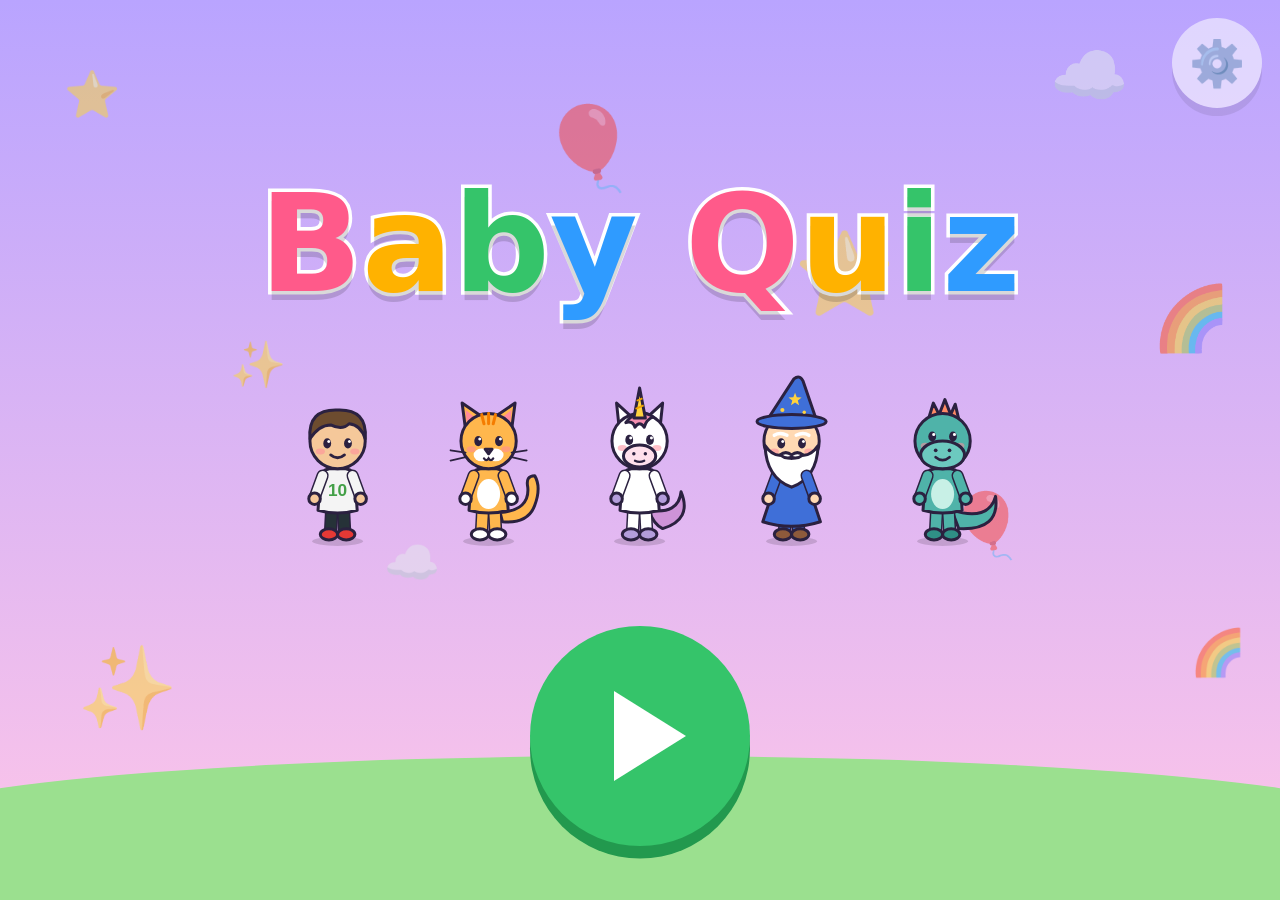
==== index.html @ cc8b0c5e "Hockey de mesa (air hockey) a 5 goles con la carita del personaje en el centro Co-Authored-By: Claud" ====
﻿<!doctype html>
<html lang="es">
<head>
  <meta charset="utf-8">
  <meta name="viewport" content="width=device-width, initial-scale=1, maximum-scale=1, user-scalable=no, viewport-fit=cover">
  <meta name="theme-color" content="#7b5cff">
  <meta name="mobile-web-app-capable" content="yes">
  <meta name="apple-mobile-web-app-capable" content="yes">
  <title>Baby Quiz</title>
  <link rel="manifest" href="manifest.webmanifest">
  <link rel="icon" href="icons/icon.svg" type="image/svg+xml">
  <link rel="apple-touch-icon" href="icons/icon-192.png">
  <link rel="stylesheet" href="css/styles.css">
</head>
<body>
  <div id="app"></div>

  <!-- Núcleo -->
  <script src="js/util.js"></script>
  <script src="js/storage.js"></script>
  <script src="js/audio.js"></script>
  <script src="js/characters.js"></script>
  <script src="js/wardrobe.js"></script>
  <script src="js/puppet.js"></script>
  <script src="js/render.js"></script>
  <script src="js/connect.js"></script>
  <script src="js/worlds/registry.js"></script>

  <!-- Mundos: para agregar uno nuevo, crear el archivo y sumarlo acá (y en sw.js) -->
  <script src="js/worlds/colores.js"></script>
  <script src="js/worlds/animales.js"></script>
  <script src="js/worlds/numeros.js"></script>
  <script src="js/worlds/vocales.js"></script>
  <script src="js/worlds/formas.js"></script>
  <script src="js/worlds/unir.js"></script>

  <script src="js/online-config.js"></script>
  <script src="js/bingo.js"></script>
  <script src="js/trophies.js"></script>
  <script src="js/sport.js"></script>
  <script src="js/penales.js"></script>
  <script src="js/partido.js"></script>
  <script src="js/pool.js"></script>
  <script src="js/bowling.js"></script>
  <script src="js/ppt.js"></script>
  <script src="js/tiro.js"></script>
  <script src="js/libres.js"></script>
  <script src="js/maze.js"></script>
  <script src="js/hockey.js"></script>
  <script src="js/game.js"></script>
</body>
</html>
---- css/styles.css ----
﻿:root {
  --font: "Comic Sans MS", "Chalkboard SE", "Arial Rounded MT Bold", ui-rounded, system-ui, sans-serif;
  --emoji: "Segoe UI Emoji", "Apple Color Emoji", "Noto Color Emoji", sans-serif;
  --ink: #3b2a5a;
  --accent: #7b5cff;
  --ok: #2ecc71;
  --gold: #ffd23f;
}

* { box-sizing: border-box; -webkit-tap-highlight-color: transparent; }

html, body {
  margin: 0;
  height: 100%;
  overflow: hidden;
  background: #7b5cff;
}

body {
  font-family: var(--font);
  color: var(--ink);
  user-select: none;
  -webkit-user-select: none;
  -webkit-touch-callout: none;
  touch-action: manipulation;
  overscroll-behavior: none;
}

#app { position: fixed; inset: 0; overflow: hidden; }

button {
  font-family: inherit;
  color: inherit;
  border: 0;
  padding: 0;
  background: none;
  cursor: pointer;
  touch-action: manipulation;
}

.emoji { font-family: var(--emoji); line-height: 1; }
.spacer { width: clamp(48px, 11vmin, 90px); flex: none; }
[hidden] { display: none !important; }

/* ---------- Fondo ---------- */

.bg {
  position: absolute;
  inset: 0;
  background: linear-gradient(to bottom, var(--sky1), var(--sky2));
  overflow: hidden;
}
.bg::after {
  content: '';
  position: absolute;
  left: -10%;
  right: -10%;
  bottom: -4%;
  height: 20%;
  background: var(--ground);
  border-radius: 50% 50% 0 0 / 40% 40% 0 0;
}
.decor {
  position: absolute;
  opacity: .5;
  pointer-events: none;
  animation: drift 6s ease-in-out infinite alternate;
}

/* ---------- Pantalla base ---------- */

.screen {
  position: absolute;
  inset: 0;
  display: flex;
  flex-direction: column;
  gap: 2vmin;
  padding:
    max(2vmin, env(safe-area-inset-top))
    max(2vmin, env(safe-area-inset-right))
    max(2vmin, env(safe-area-inset-bottom))
    max(2vmin, env(safe-area-inset-left));
}

.topbar {
  display: flex;
  align-items: center;
  justify-content: space-between;
  gap: 2vmin;
  flex: none;
}

.screen-title {
  margin: 0;
  font-size: clamp(18px, 5.2vmin, 46px);
  background: rgba(255, 255, 255, .88);
  padding: .8vmin 3.5vmin;
  border-radius: 99px;
  text-align: center;
  box-shadow: 0 .6vmin 0 rgba(0, 0, 0, .08);
}

.btn-round {
  --s: clamp(48px, 11vmin, 90px);
  width: var(--s);
  height: var(--s);
  flex: none;
  border-radius: 50%;
  background: #fff;
  box-shadow: 0 .9vmin 0 rgba(0, 0, 0, .15);
  display: grid;
  place-items: center;
  font-size: calc(var(--s) * .5);
  position: relative;
}
.btn-round:active, .char-btn:active, .world-card:active, .level-node:active,
.option:active, .speak-btn:active, .play-btn:active, .btn-next:active {
  translate: 0 .6vmin;
}

/* touch-action y callout: que Android no convierta el toque largo en "clic derecho" */
.gear { opacity: .55; touch-action: none; -webkit-touch-callout: none; -webkit-user-select: none; user-select: none; }
.gear.holding { opacity: 1; }
.gear.holding::after {
  content: '';
  position: absolute;
  inset: -6px;
  border-radius: 50%;
  background: conic-gradient(var(--accent) var(--p), transparent 0);
  animation: hold 1.2s linear forwards;
  z-index: -1;
}
@property --p { syntax: '<percentage>'; inherits: false; initial-value: 0%; }
@keyframes hold { to { --p: 100%; } }

/* ---------- Avatar y transporte ---------- */

/* ---------- Personaje de cuerpo entero (puppet.js) ---------- */

/* La caja mide .8em x 1.12em (proporción del lienzo 100x140), así escala con el font-size */
.avatar { position: relative; display: inline-block; width: .8em; height: 1.12em; line-height: 1; vertical-align: middle; }
.avatar > .pp { display: block; width: 100%; height: 100%; overflow: visible; }
.pp * { transform-box: view-box; }
.pp-all { transform-origin: 50px 125px; animation: pp-bob 2.2s ease-in-out infinite; }
.pp-eyes { animation: pp-blink 4.5s infinite; }
.pp-head { transform-origin: 50px 64px; animation: pp-tilt 4s ease-in-out infinite; }
.pp-arm-l { transform-origin: 37px 70px; animation: pp-sway-l 2.2s ease-in-out infinite; }
.pp-arm-r { transform-origin: 63px 70px; animation: pp-sway-r 2.2s ease-in-out infinite; }
.pp-hitem { transform-origin: 70px 90px; }
.pp-leg-r { transform-origin: 55px 98px; }
.pp-nitem { transform-origin: 50px 66px; }
.pp-hditem { transform-origin: 50px 20px; }
.pp-back { transform-origin: 50px 68px; }
.playable { cursor: pointer; }

/* Acciones al tocarlo */
.pp.use-raise .pp-arm-r, .pp.use-magic .pp-arm-r { animation: pp-raise 1.4s ease-in-out; }
.pp.use-raise .pp-hitem, .pp.use-magic .pp-hitem { animation: pp-unraise 1.4s ease-in-out; }
.pp.use-block .pp-arm-r { animation: pp-block 1.1s ease-in-out; }
.pp.use-block .pp-hitem { animation: pp-unblock 1.1s ease-in-out; }
.pp.use-wave .pp-arm-r { animation: pp-wave 1.4s ease-in-out; }
.pp.use-hop .pp-all, .pp.use-shine .pp-all { animation: pp-hop .9s ease-in-out; }
.pp.use-hop .pp-hditem { animation: pp-wobble .9s ease-in-out; }
.pp.use-wiggle .pp-nitem { animation: pp-wiggle .9s ease-in-out; }
.pp.use-spin { animation: pp-spin 1s ease-in-out; }
.pp.use-flutter .pp-back { animation: pp-flutter 1.2s ease-in-out; }
.pp.use-kick .pp-leg-r { animation: pp-kick 1.1s ease-in-out; }
.pp.use-kick .pp-ball { animation: pp-ball 1.1s ease-in-out; }
.pp.use-fire .pp-head { animation: pp-roar 1.1s ease-in-out; }

@keyframes pp-bob { 50% { transform: translateY(-2px); } }
@keyframes pp-blink { 0%, 94%, 100% { transform: none; } 96% { transform: scaleY(.1); } }
@keyframes pp-tilt { 25% { transform: rotate(-3deg); } 75% { transform: rotate(3deg); } }
@keyframes pp-sway-l { 50% { transform: rotate(6deg); } }
@keyframes pp-sway-r { 50% { transform: rotate(-6deg); } }
@keyframes pp-raise { 20%, 75% { transform: rotate(-155deg); } }
@keyframes pp-unraise { 20%, 75% { transform: rotate(155deg); } }
@keyframes pp-block { 25%, 70% { transform: rotate(-70deg); } }
@keyframes pp-unblock { 25%, 70% { transform: rotate(70deg); } }
@keyframes pp-wave {
  15%, 45%, 75% { transform: rotate(-150deg); }
  30%, 60% { transform: rotate(-115deg); }
}
@keyframes pp-hop {
  35% { transform: translateY(-16px); }
  65% { transform: translateY(0) scale(1.06, .9); }
  80% { transform: translateY(0) scale(.97, 1.03); }
}
@keyframes pp-wobble { 30% { transform: rotate(-18deg) translateY(-4px); } 60% { transform: rotate(14deg); } }
@keyframes pp-wiggle { 20%, 60% { transform: rotate(-22deg) scale(1.35); } 40%, 80% { transform: rotate(22deg) scale(1.35); } }
@keyframes pp-spin { to { transform: rotateY(360deg); } }
@keyframes pp-flutter { 20%, 60% { transform: skewX(-14deg); } 40%, 80% { transform: skewX(12deg); } }
@keyframes pp-kick { 30% { transform: rotate(-55deg); } 60% { transform: rotate(10deg); } }
@keyframes pp-ball { 30% { transform: translate(0, 0); } 60% { transform: translate(16px, -46px); } 85% { transform: translate(4px, -6px); } }
@keyframes pp-roar { 20%, 80% { transform: rotate(-10deg) scale(1.06); } }

.pp-fx { position: fixed; z-index: 100; pointer-events: none; font-family: var(--emoji); line-height: 1; }

/* Prenda sola en la tarjeta de la tienda */
.card-art { display: grid; place-items: center; line-height: 1; }
.card-svg svg { width: 1em; height: .7em; display: block; }
.card-svg.tall svg { width: .5em; height: 1em; }
.card-svg.round svg { width: .9em; height: .9em; }
.card-trophy { width: 1em; aspect-ratio: 100 / 130; display: block; }
.card-art.locked .card-trophy { filter: brightness(0) opacity(.3); }
.card-svg.band svg { width: .95em; height: .57em; }
.shirt {
  display: block;
  width: 1em;
  height: .82em;
  clip-path: polygon(30% 0, 12% 8%, 0 34%, 16% 44%, 22% 36%, 22% 100%, 78% 100%, 78% 36%, 84% 44%, 100% 34%, 88% 8%, 70% 0, 50% 12%);
}
.card-art:has(.shirt) { filter: drop-shadow(0 0 1px rgba(0, 0, 0, .7)); }

/* Moneda dibujada */
.coin {
  --s: 1em;
  display: inline-grid;
  place-items: center;
  flex: none;
  width: var(--s);
  height: var(--s);
  border-radius: 50%;
  background: radial-gradient(circle at 35% 30%, #fff7c2, #ffd23f 35%, #f2a900 70%, #c98100);
  box-shadow:
    inset 0 0 0 calc(var(--s) * .07) #e39b00,
    inset 0 0 0 calc(var(--s) * .11) #ffe58a,
    0 calc(var(--s) * .05) 0 #a86a00;
}
.coin::before {
  content: '★';
  font-family: system-ui, sans-serif;
  font-size: calc(var(--s) * .55);
  line-height: 1;
  color: #e39b00;
  text-shadow: 0 calc(var(--s) * .02) 0 rgba(255, 255, 255, .7);
}
.coin-counter {
  display: inline-flex;
  align-items: center;
  gap: .25em;
  padding: .15em .45em .15em .2em;
  border-radius: 99px;
  background: #fff;
  box-shadow: 0 .9vmin 0 rgba(0, 0, 0, .15);
  font-size: clamp(20px, 5vmin, 40px);
  font-weight: 900;
  color: #b07800;
  font-variant-numeric: tabular-nums;
}
.coin-counter.bump { animation: pop .5s; }
.top-right { display: flex; align-items: center; gap: 2vmin; }
.shop-btn {
  display: inline-flex;
  align-items: center;
  gap: 1vmin;
  font-size: clamp(26px, 6vmin, 52px);
}
.shop-btn > .emoji { filter: drop-shadow(0 .6vmin 0 rgba(0, 0, 0, .15)); }
.shop-btn .coin-counter { font-size: clamp(16px, 4vmin, 32px); }
.shop-btn:active { translate: 0 .6vmin; }

/* Premio: moneda gigante */
.party.coin-time .party-hero, .party.coin-time .party-title, .party.coin-time .party-prize,
.party.coin-time .mt-final, .party.coin-time .pen-final, .party.coin-time .pl-final, .party.coin-time .perfect-badge { opacity: .2; transition: opacity .4s; }
.party-coins { position: absolute; top: max(2vmin, env(safe-area-inset-top)); right: max(2vmin, env(safe-area-inset-right)); z-index: 7; }
.coin-stage {
  position: absolute;
  inset: 0;
  z-index: 6;
  display: flex;
  flex-direction: column;
  align-items: center;
  justify-content: center;
  gap: 5vmin;
  pointer-events: none;
}
/* Fila de 5 lugares: lo que cuesta una prenda */
.coin-goal {
  position: relative;
  z-index: 1;
  display: flex;
  align-items: center;
  gap: 2vmin;
  padding: 1.5vmin 3vmin;
  border-radius: 99px;
  background: rgba(255, 255, 255, .9);
  box-shadow: 0 1vmin 0 rgba(0, 0, 0, .12);
  font-size: clamp(28px, 8vmin, 64px);
}
.coin.slot { filter: grayscale(1); opacity: .3; }
.coin.slot.on { filter: none; opacity: 1; animation: pop .5s; }
.goal-bag { font-size: 1.15em; margin-left: 1vmin; }
.coin-stage.full .coin-goal { animation: pulse .7s ease-in-out infinite; box-shadow: 0 0 0 1vmin #ffd23f, 0 1vmin 0 rgba(0, 0, 0, .12); }
.btn-shop.mini { width: clamp(64px, 15vmin, 130px); font-size: clamp(30px, 8vmin, 64px); box-shadow: 0 1.1vmin 0 #b07800; }
.coin-glow {
  position: absolute;
  width: 90vmin;
  height: 90vmin;
  border-radius: 50%;
  background:
    radial-gradient(circle, rgba(255, 226, 90, .85), rgba(255, 226, 90, 0) 60%),
    repeating-conic-gradient(rgba(255, 210, 63, .5) 0 8deg, transparent 8deg 16deg);
  -webkit-mask-image: radial-gradient(circle, #000 20%, transparent 70%);
  mask-image: radial-gradient(circle, #000 20%, transparent 70%);
  animation: spin 8s linear infinite;
}
.big-coin {
  --s: clamp(120px, 38vmin, 340px);
  position: relative;
  overflow: hidden;
  animation: coinin .9s cubic-bezier(.3, 1.6, .5, 1) both, coinspin 2.4s ease-in-out .9s infinite;
}
.big-coin::after {
  content: '';
  position: absolute;
  inset: 0;
  border-radius: 50%;
  background: linear-gradient(115deg, transparent 35%, rgba(255, 255, 255, .85) 48%, transparent 60%);
  translate: -120% 0;
  animation: shine 1.8s ease-in-out .6s infinite;
}
.btn-shop {
  width: clamp(110px, 27vmin, 230px);
  aspect-ratio: 1;
  border-radius: 50%;
  background: radial-gradient(circle at 35% 30%, #fff3a8, #ffd23f 45%, #f2a900);
  box-shadow: 0 1.6vmin 0 #b07800;
  display: grid;
  place-items: center;
  font-size: clamp(50px, 13vmin, 110px);
  animation: pulse 1.2s ease-in-out infinite;
}
.btn-shop:active { translate: 0 .6vmin; }

/* Tienda */
.shop-body {
  flex: 1;
  min-height: 0;
  display: flex;
  align-items: center;
  justify-content: center;
  gap: 5vmin;
}
@media (orientation: portrait) {
  .shop-body { flex-direction: column; }
}
.shop-hero {
  display: grid;
  place-items: center;
  width: clamp(150px, 42vmin, 360px);
  aspect-ratio: 1;
  border-radius: 50%;
  background: radial-gradient(circle, #fff 55%, rgba(255, 255, 255, .5));
  box-shadow: 0 1.4vmin 0 rgba(0, 0, 0, .12);
  font-size: clamp(100px, 30vmin, 250px);
  flex: none;
}
/* Margen extra abajo: en tablets con bordes redondeados o barra de gestos, la última fila no queda tapada */
.screen.shop { padding-bottom: max(5vmin, calc(env(safe-area-inset-bottom) + 2vmin)); }
.shop-hero-col { flex: none; display: flex; flex-direction: column; align-items: center; gap: 2vmin; }
.shop-tools { display: flex; gap: 3vmin; }
.shop-tool { --s: clamp(40px, 9vmin, 68px); }
.jersey-form input { width: 100%; padding: 10px 12px; border: 2px solid #d8d2e6; border-radius: 10px; font-size: 20px; font-family: system-ui, sans-serif; text-transform: uppercase; }
.shop-side {
  min-height: 0;
  max-height: 100%;
  display: flex;
  flex-direction: column;
  align-items: center;
  gap: 2.5vmin;
}
.shop-side .shop-grid { min-height: 0; overflow-y: auto; padding: 1.5vmin 1.5vmin 2.5vmin; }
.shop-tabs { flex: none; display: flex; gap: 1.6vmin; }
.shop-tab {
  width: clamp(44px, 11vmin, 92px);
  aspect-ratio: 1.25;
  border-radius: 3vmin;
  background: rgba(255, 255, 255, .55);
  box-shadow: 0 .8vmin 0 rgba(0, 0, 0, .12);
  font-size: clamp(26px, 6.5vmin, 54px);
  display: grid;
  place-items: center;
  transition: background .2s, scale .2s;
}
.shop-tab.on { background: #fff; scale: 1.12; box-shadow: 0 0 0 .8vmin var(--gold), 0 .8vmin 0 rgba(0, 0, 0, .12); }
.shop-tab:active { translate: 0 .5vmin; }
.shop-grid { display: grid; grid-template-columns: repeat(2, auto); gap: 3vmin; }
.shop-grid.many { grid-template-columns: repeat(3, auto); gap: 2.2vmin; }
.shop-grid.many .shop-item { width: clamp(76px, 18vmin, 150px); }
.shop-grid.lots { grid-template-columns: repeat(4, auto); gap: 1.8vmin; }
.shop-grid.lots .shop-item { width: clamp(62px, 14.5vmin, 124px); }
.shop-item {
  position: relative;
  width: clamp(88px, 21vmin, 170px);
  aspect-ratio: 1;
  border-radius: 4vmin;
  background: #fff;
  box-shadow: 0 1vmin 0 rgba(0, 0, 0, .15);
  container-type: size;
  display: grid;
  place-items: center;
}
.shop-item.worn { box-shadow: 0 0 0 1.1vmin var(--ok), 0 1vmin 0 rgba(0, 0, 0, .15); }
.shop-item.nope { animation: shake .45s; }
.shop-item:active { translate: 0 .6vmin; }
.shop-art { font-size: 56cqmin; line-height: 1; }
.shop-price, .shop-tag {
  position: absolute;
  right: -2cqmin;
  bottom: -2cqmin;
  display: inline-flex;
  align-items: center;
  gap: 2cqmin;
  padding: 2cqmin 5cqmin 2cqmin 2cqmin;
  border-radius: 99px;
  background: #fff;
  box-shadow: 0 1cqmin 2cqmin rgba(0, 0, 0, .2);
  font-size: 16cqmin;
  font-weight: 900;
  color: #b07800;
}
.shop-tag { padding: 2cqmin; width: 22cqmin; height: 22cqmin; justify-content: center; color: #fff; background: #d8d2e6; }
.shop-tag.on { background: var(--ok); }
.shop-price.locked { padding: 2cqmin 4cqmin; font-size: 13cqmin; background: #ece8f5; }
.shop-price.free { padding: 2cqmin 4cqmin; font-size: 12cqmin; color: #fff; background: var(--ok); }
.flip { display: inline-block; transform: scaleX(-1); }

.ride {
  position: relative;
  width: var(--ride, 14vmin);
  height: var(--ride, 14vmin);
}
.ride-vehicle {
  position: absolute;
  left: 0;
  right: 0;
  bottom: 0;
  text-align: center;
  font-size: calc(var(--ride, 14vmin) * .8);
  z-index: 2;
}
.ride-rider {
  position: absolute;
  bottom: var(--rb);
  left: var(--rl);
  font-size: calc(var(--ride, 14vmin) * var(--rs));
  z-index: var(--rz);
}
.anim-float { animation: float 2.4s ease-in-out infinite; }
.anim-bounce { animation: bounce .9s ease-in-out infinite; }
.anim-sway { animation: sway 2.2s ease-in-out infinite; transform-origin: 50% 90%; }
.moving .ride { animation-duration: .35s; }

/* ---------- Título ---------- */

.title { align-items: center; justify-content: space-between; }
.title .topbar { align-self: stretch; }
.logo {
  margin: 0;
  font-size: clamp(48px, 15vmin, 150px);
  font-weight: 900;
  line-height: 1;
  text-align: center;
}
.logo-l {
  display: inline-block;
  -webkit-text-stroke: .8vmin #fff;
  paint-order: stroke fill;
  text-shadow: 0 1vmin 0 rgba(0, 0, 0, .15);
  animation: bob 1.6s ease-in-out infinite;
  animation-delay: calc(var(--i) * .1s);
}
.logo-space { display: inline-block; width: .35em; }
.parade { display: flex; gap: 4vmin; font-size: clamp(56px, 16vmin, 150px); }
.parade-item { animation: bob 1.4s ease-in-out infinite; animation-delay: calc(var(--i) * .2s); }
.play-btn {
  width: clamp(100px, 26vmin, 220px);
  aspect-ratio: 1;
  border-radius: 50%;
  background: #35c46a;
  box-shadow: 0 1.4vmin 0 #22994e;
  display: grid;
  place-items: center;
  margin-bottom: 4vmin;
  animation: pulse 1.4s ease-in-out infinite;
}
.play-tri {
  width: 0;
  height: 0;
  border-left: 8vmin solid #fff;
  border-top: 5vmin solid transparent;
  border-bottom: 5vmin solid transparent;
  margin-left: 2.2vmin;
}

/* ---------- Personajes ---------- */

.char-grid {
  flex: 1;
  display: flex;
  flex-wrap: wrap;
  justify-content: center;
  align-content: center;
  gap: 3vmin;
  padding: 2vmin;
}
.char-grid.locked { pointer-events: none; }
.char-btn {
  width: clamp(80px, 19vmin, 160px);
  aspect-ratio: 1;
  border-radius: 50%;
  background: #fff;
  box-shadow: 0 1vmin 0 rgba(0, 0, 0, .15);
  font-size: clamp(56px, 14.5vmin, 124px);
  display: grid;
  place-items: center;
  transition: transform .2s;
}
.char-btn.selected {
  background: #fff6cf;
  box-shadow: 0 0 0 1.2vmin var(--gold), 0 1vmin 0 rgba(0, 0, 0, .15);
  transform: scale(1.12);
  animation: dance .6s ease-in-out infinite;
}
.char-mini { font-size: calc(var(--s) * .78); }

/* ---------- Mundos ---------- */

.worlds-grid {
  flex: 1;
  display: grid;
  grid-template-columns: repeat(2, auto);
  gap: 3vmin;
  justify-content: center;
  align-content: center;
}
@media (orientation: landscape) {
  .worlds-grid { grid-template-columns: repeat(3, auto); }
}
.world-card {
  width: clamp(96px, min(27vmin, 36vh), 230px);
  aspect-ratio: 1;
  border-radius: 5vmin;
  background: linear-gradient(160deg, var(--c1), var(--c2));
  box-shadow: 0 1.2vmin 0 rgba(0, 0, 0, .18);
  container-type: size;
  display: flex;
  flex-direction: column;
  align-items: center;
  justify-content: center;
  gap: 3cqmin;
  color: #fff;
}
.wc-icon { font-size: 42cqmin; }
.wc-name { font-size: 13cqmin; font-weight: 900; text-shadow: 0 .8cqmin 0 rgba(0, 0, 0, .25); }
.wc-stars { font-size: 11cqmin; letter-spacing: .5cqmin; }
.star { color: rgba(255, 255, 255, .4); }
.star.on { color: #ffe14d; text-shadow: 0 0 2cqmin rgba(0, 0, 0, .25); }

/* ---------- Niveles ---------- */

.level-path {
  flex: 1;
  display: flex;
  align-items: center;
  justify-content: space-around;
  padding: 10vmin 1vmin 4vmin;
}
.level-node {
  position: relative;
  top: var(--dy);
  width: clamp(60px, 15vmin, 130px);
  aspect-ratio: 1;
  border-radius: 50%;
  background: #fff;
  box-shadow: 0 1vmin 0 rgba(0, 0, 0, .18);
  font-size: clamp(26px, 7vmin, 60px);
  font-weight: 900;
  color: var(--accent);
  display: grid;
  place-items: center;
}
.level-node.done { background: #ffe27a; color: #b07800; }
.level-node.locked { background: #ebe6f5; color: #9a93b0; }
.level-node.locked .ln-num { font-size: .7em; }
.level-node.next { animation: pulse 1.2s ease-in-out infinite; box-shadow: 0 0 0 1vmin #fff8, 0 1vmin 0 rgba(0, 0, 0, .18); }
.level-node.nope { animation: shake .5s; }
.ln-star { position: absolute; top: -2.5vmin; right: -2.5vmin; font-size: 6vmin; }
.ln-rider {
  position: absolute;
  bottom: 92%;
  left: 50%;
  translate: -50% 0;
  --ride: clamp(48px, 13vmin, 110px);
  pointer-events: none;
}

/* ---------- Juego ---------- */

.game { gap: 1.5vmin; }
.game-top {
  display: flex;
  align-items: center;
  gap: 2vmin;
  height: clamp(80px, 21vmin, 180px);
  flex: none;
}
.track { position: relative; flex: 1; height: 100%; }
.road {
  position: absolute;
  left: 4%;
  right: 4%;
  bottom: 14%;
  height: 2.6vmin;
  background: repeating-linear-gradient(90deg, #fff 0 3vmin, rgba(255, 255, 255, .5) 3vmin 5vmin);
  border-radius: 99px;
  box-shadow: 0 .5vmin 0 rgba(0, 0, 0, .1);
}
.node {
  position: absolute;
  bottom: 14%;
  translate: -50% 30%;
  width: 4.6vmin;
  height: 4.6vmin;
  border-radius: 50%;
  background: #fff;
  border: .8vmin solid rgba(0, 0, 0, .12);
  transition: background .3s, transform .3s;
}
.node.start { opacity: 0; }
.node.done:not(.goal) { background: var(--gold); border-color: #e0a800; transform: scale(1.25); }
.node.goal {
  width: auto;
  height: auto;
  border: 0;
  background: none;
  font-size: clamp(30px, 9vmin, 80px);
  translate: -50% 10%;
}
.node.goal.done { animation: dance .6s ease-in-out infinite; }
.ride-pos {
  position: absolute;
  bottom: calc(14% + 1vmin);
  translate: -50% 0;
  --ride: clamp(64px, 18vmin, 150px);
  transition: left 1.2s ease-in-out;
  z-index: 2;
}

.ask { flex: none; display: flex; flex-direction: column; align-items: center; gap: 1.2vmin; }
.ask-row { display: flex; align-items: center; gap: 3vmin; }
.speak-btn {
  width: clamp(54px, 12vmin, 104px);
  aspect-ratio: 1;
  border-radius: 50%;
  background: var(--gold);
  box-shadow: 0 1vmin 0 #d9a400;
  font-size: clamp(28px, 6vmin, 54px);
  display: grid;
  place-items: center;
}
.prompt {
  width: clamp(76px, 18vmin, 160px);
  aspect-ratio: 1;
  background: #fff;
  border-radius: 3vmin;
  box-shadow: 0 1vmin 0 rgba(0, 0, 0, .15);
  container-type: size;
  display: grid;
  place-items: center;
  overflow: hidden;
}
.qtext {
  margin: 0;
  font-size: clamp(16px, 4vmin, 36px);
  font-weight: bold;
  background: rgba(255, 255, 255, .9);
  padding: .6vmin 3.5vmin;
  border-radius: 99px;
  text-align: center;
}

.options {
  flex: 1;
  min-height: 0;
  display: grid;
  grid-template-columns: 1fr 1fr;
  grid-auto-rows: 1fr;
  gap: 2.5vmin;
}
@media (orientation: landscape) {
  .options { grid-template-columns: repeat(4, 1fr); }
}
.options.locked { pointer-events: none; }
.option {
  position: relative;
  background: #fff;
  border-radius: 4vmin;
  box-shadow: 0 1vmin 0 rgba(0, 0, 0, .15);
  container-type: size;
  display: grid;
  place-items: center;
  overflow: hidden;
  animation: popin .35s both;
  animation-delay: calc(var(--k) * 70ms);
  transition: opacity .3s, filter .3s;
}
.option.wrong { filter: grayscale(1); opacity: .35; animation: shake .45s; pointer-events: none; }
.option.right { box-shadow: 0 0 0 1.2vmin var(--ok), 0 1vmin 0 rgba(0, 0, 0, .15); animation: pop .5s; }
.option.hint { box-shadow: 0 0 0 1.2vmin var(--gold), 0 1vmin 0 rgba(0, 0, 0, .15); animation: pulse .7s ease-in-out infinite; }

/* Tablero de unir puntos */
.board {
  position: relative;
  flex: 1;
  min-height: 0;
  background: rgba(255, 255, 255, .8);
  border-radius: 4vmin;
  box-shadow: 0 1vmin 0 rgba(0, 0, 0, .12);
  touch-action: none;
  overflow: hidden;
}
.board-svg { position: absolute; inset: 0; width: 100%; height: 100%; }
.trail {
  fill: none;
  stroke-width: clamp(14px, 4vmin, 34px);
  stroke-linecap: round;
  stroke-linejoin: round;
  opacity: .85;
}
.trail.miss { opacity: 0; transition: opacity .4s; }
.dot {
  position: absolute;
  z-index: 2;
  --d: clamp(54px, 14vmin, 120px);
  width: var(--d);
  aspect-ratio: 1;
  translate: -50% -50%;
  border-radius: 50%;
  background: var(--c);
  box-shadow: 0 0 0 1vmin #fff, 0 1.2vmin 0 1vmin rgba(0, 0, 0, .12), inset -1.2vmin -1.5vmin 0 rgba(0, 0, 0, .16);
  pointer-events: none;
  animation: pulse 1.6s ease-in-out infinite;
  transition: scale .2s;
}
.dot.grab { scale: 1.25; animation: none; }
.dot.done { animation: pop .5s; }
.dot.done::after {
  content: '⭐';
  font-family: var(--emoji);
  position: absolute;
  inset: 0;
  display: grid;
  place-items: center;
  font-size: calc(var(--d) * .5);
  line-height: 1;
}
.hand {
  position: absolute;
  z-index: 3;
  font-size: clamp(44px, 12vmin, 100px);
  margin: -.1em 0 0 -.35em;
  pointer-events: none;
}

/* Contenido de opciones y cartel (escala con la tarjeta) */
.vis { display: grid; place-items: center; line-height: 1; }
.vis-emoji { font-size: 62cqmin; }
.vis-color {
  width: 66cqmin;
  height: 66cqmin;
  border-radius: 50%;
  box-shadow: inset -3cqmin -4cqmin 0 rgba(0, 0, 0, .18), inset 3cqmin 3cqmin 0 rgba(255, 255, 255, .35);
}
.vis-color.light { box-shadow: 0 0 0 1.2cqmin #ddd, inset -3cqmin -4cqmin 0 rgba(0, 0, 0, .08); }
.vis-text { font-size: 66cqmin; font-weight: 900; text-shadow: 0 1.5cqmin 0 rgba(0, 0, 0, .12); }
.vis-group { gap: 2cqmin 3cqmin; }
.vis-shape { width: 72cqmin; height: 72cqmin; }
.vis-shape svg { width: 100%; height: 100%; display: block; overflow: visible; }

.burst {
  position: absolute;
  left: 50%;
  top: 50%;
  font-size: 14cqmin;
  pointer-events: none;
  animation: fly .8s ease-out forwards;
}

/* ---------- Festejo ---------- */

.party {
  position: absolute;
  inset: 0;
  z-index: 20;
  display: flex;
  flex-direction: column;
  align-items: center;
  justify-content: center;
  gap: 3vmin;
  overflow: hidden;
  background: radial-gradient(circle at 50% 55%, rgba(255, 255, 255, .92), rgba(255, 244, 214, .82) 70%);
  animation: fadein .3s;
}
.party-rays {
  position: absolute;
  left: 50%;
  top: 55%;
  width: 180vmax;
  height: 180vmax;
  margin: -90vmax 0 0 -90vmax;
  background: repeating-conic-gradient(rgba(255, 236, 140, .55) 0 9deg, transparent 9deg 18deg);
  -webkit-mask-image: radial-gradient(circle, #000 0 12%, transparent 45%);
  mask-image: radial-gradient(circle, #000 0 12%, transparent 45%);
  animation: spin 14s linear infinite;
  pointer-events: none;
}
.party-fx { position: absolute; inset: 0; pointer-events: none; z-index: 2; }
.spark {
  position: absolute;
  width: 1.8vmin;
  height: 1.8vmin;
  margin: -.9vmin 0 0 -.9vmin;
  border-radius: 50%;
  box-shadow: 0 0 1.2vmin currentColor;
}
.balloon {
  position: absolute;
  bottom: -20vmin;
  z-index: 1;
  font-size: clamp(40px, 10vmin, 90px);
  animation: rise 4.5s ease-in both;
  pointer-events: none;
}
.party-title {
  position: relative;
  z-index: 3;
  margin: 0;
  font-size: clamp(34px, 10vmin, 96px);
  font-weight: 900;
  line-height: 1;
  text-align: center;
}
.party-title span {
  display: inline-block;
  -webkit-text-stroke: .7vmin #fff;
  paint-order: stroke fill;
  text-shadow: 0 1vmin 0 rgba(0, 0, 0, .15);
  animation: letterpop .5s both, bob 1.4s ease-in-out infinite;
  animation-delay: calc(1s + var(--i) * .06s), calc(1.8s + var(--i) * .1s);
}
.party-hero { position: relative; z-index: 4; --ride: clamp(110px, 34vmin, 300px); }
.party.settled .party-hero { animation: dance .9s ease-in-out infinite; }
.party-prize { position: relative; z-index: 3; font-size: clamp(36px, 9vmin, 80px); animation: popin .5s 1.4s both; }
.party-actions {
  position: relative;
  z-index: 5;
  display: flex;
  gap: 3vmin;
  align-items: center;
  opacity: 0;
  translate: 0 4vmin;
  pointer-events: none;
  transition: opacity .4s, translate .4s;
}
.party.settled .party-actions { opacity: 1; translate: 0 0; pointer-events: auto; }
/* El ▶ es la acción principal: grande y al centro; mapa y repetir chicos y alejados */
.party-actions { gap: 7vmin; }
.party-actions .btn-round { --s: clamp(40px, 8vmin, 64px); opacity: .85; }
.party-actions .btn-next { width: clamp(110px, 27vmin, 230px); box-shadow: 0 1.6vmin 0 #22994e; }
.party-actions .btn-next .play-tri { border-left-width: 9vmin; border-top-width: 5.6vmin; border-bottom-width: 5.6vmin; margin-left: 2.4vmin; }
.confetti { position: absolute; inset: 0; overflow: hidden; pointer-events: none; }
.confetti i {
  position: absolute;
  top: -5%;
  width: 1.6vmin;
  height: 2.6vmin;
  border-radius: 2px;
  animation: fall linear infinite;
}
.btn-next {
  width: clamp(70px, 17vmin, 150px);
  aspect-ratio: 1;
  border-radius: 50%;
  background: #35c46a;
  box-shadow: 0 1.2vmin 0 #22994e;
  display: grid;
  place-items: center;
  animation: pulse 1.2s ease-in-out infinite;
}
.btn-next .play-tri { border-left-width: 5.5vmin; border-top-width: 3.5vmin; border-bottom-width: 3.5vmin; margin-left: 1.5vmin; }

/* ---------- Panel para adultos ---------- */

.modal {
  position: absolute;
  inset: 0;
  z-index: 50;
  background: rgba(20, 10, 40, .55);
  display: grid;
  place-items: center;
  padding: 16px;
}
.panel {
  background: #fff;
  border-radius: 18px;
  padding: 20px;
  width: min(480px, 100%);
  max-height: 100%;
  overflow: auto;
  font-family: system-ui, sans-serif;
  font-size: 16px;
}
.panel h3 { margin: 0 0 8px; }
.panel label { display: block; margin: 14px 0 6px; font-weight: 600; }
.panel label.check { display: flex; align-items: center; gap: 8px; }
.panel select, .panel input[type=range] { width: 100%; font-size: 15px; }
.panel .note { font-size: 13px; color: #666; margin: 6px 0 0; }
.panel .row { display: flex; flex-wrap: wrap; gap: 8px; margin-top: 18px; }
.panel button { padding: 10px 14px; border-radius: 10px; background: #efeaff; font-weight: 600; font-family: system-ui, sans-serif; }
.panel button.danger { background: #ffe1e1; color: #b00020; }
.panel button.primary { background: var(--accent); color: #fff; margin-left: auto; }

/* ---------- Bingo familiar ---------- */

.bingo-btn { font-size: calc(var(--s) * .55); }

.bingo-panel {
  flex: 1;
  min-height: 0;
  display: flex;
  flex-wrap: wrap;
  align-items: center;
  justify-content: center;
  gap: 4vmin;
  overflow: auto;
}
.bingo-label { font-size: clamp(15px, 3.4vmin, 24px); font-weight: bold; }
.bingo-me {
  display: flex;
  flex-direction: column;
  align-items: center;
  gap: 1.5vmin;
  font-size: clamp(70px, 18vmin, 150px);
}
.bingo-input {
  width: clamp(180px, 40vmin, 320px);
  padding: .5em .8em;
  border: .6vmin solid #fff;
  border-radius: 99px;
  background: rgba(255, 255, 255, .9);
  font: bold clamp(16px, 3.6vmin, 26px) var(--font);
  color: var(--ink);
  text-align: center;
  outline: none;
}
.bingo-input:focus { border-color: var(--accent); }
.bingo-input.code { width: clamp(140px, 26vmin, 220px); text-transform: uppercase; letter-spacing: .3em; }
.bingo-choices { display: flex; flex-direction: column; align-items: center; gap: 2.5vmin; }
.bingo-or { font-weight: bold; opacity: .6; }
.bingo-join { display: flex; flex-wrap: wrap; gap: 2vmin; justify-content: center; align-items: center; }
.bingo-big {
  padding: .5em 1.1em;
  border-radius: 99px;
  font: bold clamp(18px, 4.6vmin, 34px) var(--font);
  color: #fff;
  box-shadow: 0 1vmin 0 rgba(0, 0, 0, .2);
}
.bingo-big.create { background: #35c46a; }
.bingo-big.join { background: #2f9bff; }
.bingo-big:active, .bingo-small:active, .bingo-draw:active { translate: 0 .6vmin; }
.bingo-status { flex-basis: 100%; margin: 0; text-align: center; font-weight: bold; min-height: 1.4em; font-size: clamp(14px, 3.2vmin, 22px); }
.bingo-status.error { color: #c62828; }
.bingo-small {
  padding: .45em .9em;
  border-radius: 99px;
  background: #fff;
  font: bold clamp(14px, 3vmin, 20px) var(--font);
  color: var(--ink);
  box-shadow: 0 .7vmin 0 rgba(0, 0, 0, .12);
  word-break: break-all;
}
.bingo-small.auto.on { background: var(--gold); }

.bingo-code-box {
  display: flex;
  flex-direction: column;
  align-items: center;
  gap: 1.5vmin;
  padding: 2.5vmin 4vmin;
  border-radius: 4vmin;
  background: rgba(255, 255, 255, .85);
  box-shadow: 0 1vmin 0 rgba(0, 0, 0, .1);
}
.bingo-code { display: flex; gap: 1.5vmin; }
.bingo-code span {
  display: grid;
  place-items: center;
  width: clamp(44px, 11vmin, 90px);
  aspect-ratio: 1;
  border-radius: 2vmin;
  background: var(--accent);
  color: #fff;
  font-size: clamp(28px, 7vmin, 60px);
  font-weight: 900;
}
.bingo-share { display: flex; flex-wrap: wrap; gap: 1.5vmin; justify-content: center; max-width: 60vmin; }
.bingo-wait { flex-basis: 100%; margin: 0; text-align: center; font-weight: bold; font-size: clamp(16px, 4vmin, 30px); }
.bingo-start { flex: none; }

.bingo-players { display: flex; flex-wrap: wrap; justify-content: center; gap: 3vmin; }
.bingo-players.small { gap: 1.5vmin; flex-wrap: nowrap; overflow: hidden; }
.bingo-player { display: flex; flex-direction: column; align-items: center; gap: .5vmin; font-size: clamp(44px, 12vmin, 110px); }
.bingo-players.small .bingo-player { font-size: clamp(30px, 7vmin, 60px); }
.bingo-player-name {
  font-size: clamp(12px, 2.8vmin, 20px);
  font-weight: bold;
  background: rgba(255, 255, 255, .85);
  padding: .1em .6em;
  border-radius: 99px;
  white-space: nowrap;
}
.bingo-player.me .bingo-player-name { background: var(--gold); }

.bingo-main {
  flex: 1;
  min-height: 0;
  display: flex;
  align-items: center;
  justify-content: center;
  gap: 4vmin;
}
@media (orientation: portrait) {
  .bingo-main { flex-direction: column; }
}
.bingo-side { display: flex; flex-direction: column; align-items: center; gap: 2vmin; }
@media (orientation: portrait) {
  .bingo-side { flex-direction: row; flex-wrap: wrap; justify-content: center; }
}
.bingo-ball {
  --ball: #7b5cff;
  display: grid;
  place-items: center;
  width: clamp(80px, 22vmin, 190px);
  aspect-ratio: 1;
  border-radius: 50%;
  background: radial-gradient(circle at 35% 30%, #fff 0 18%, var(--ball) 19% 100%);
  box-shadow: inset -1.5vmin -2vmin 0 rgba(0, 0, 0, .18), 0 1.2vmin 0 rgba(0, 0, 0, .15);
}
.bingo-ball-n {
  display: grid;
  place-items: center;
  width: 58%;
  aspect-ratio: 1;
  border-radius: 50%;
  background: #fff;
  color: var(--ink);
  font-size: clamp(30px, 9vmin, 80px);
  font-weight: 900;
}
.bingo-ball.roll { animation: ballin .7s cubic-bezier(.3, 1.5, .5, 1); }
.bingo-controls { display: flex; flex-direction: column; align-items: center; gap: 1.5vmin; }
.bingo-draw {
  padding: .4em 1em;
  border-radius: 99px;
  background: #35c46a;
  color: #fff;
  font: bold clamp(18px, 4.6vmin, 36px) var(--font);
  box-shadow: 0 1vmin 0 #22994e;
}
.bingo-board {
  display: grid;
  grid-template-columns: repeat(8, 1fr);
  gap: .6vmin;
  padding: 1vmin;
  border-radius: 2vmin;
  background: rgba(255, 255, 255, .7);
}
.bingo-board-n {
  display: grid;
  place-items: center;
  width: clamp(18px, 4.2vmin, 34px);
  aspect-ratio: 1;
  border-radius: 50%;
  font-size: clamp(9px, 2vmin, 15px);
  font-weight: bold;
  color: #b3a9c9;
}
.bingo-board-n.on { background: var(--accent); color: #fff; }

.bingo-card {
  display: grid;
  grid-template-columns: repeat(4, 1fr);
  gap: 1.6vmin;
  padding: 2vmin;
  border-radius: 4vmin;
  background: #fff;
  box-shadow: 0 1.4vmin 0 rgba(0, 0, 0, .14);
}
.bingo-cell {
  position: relative;
  width: clamp(54px, 15vmin, 120px);
  aspect-ratio: 1;
  border-radius: 2.5vmin;
  background: #f3efff;
  box-shadow: inset 0 -.8vmin 0 rgba(0, 0, 0, .08);
  display: grid;
  place-items: center;
}
.bingo-cell-n { font-size: clamp(24px, 7.5vmin, 62px); font-weight: 900; color: var(--ink); }
.bingo-cell.marked { background: #fff3c4; }
.bingo-cell.marked::after {
  content: '';
  position: absolute;
  inset: 12%;
  border-radius: 50%;
  border: 1.2vmin solid rgba(233, 30, 99, .75);
  animation: stamp .35s ease-out;
}
.bingo-cell.hint { animation: pulse .7s ease-in-out infinite; box-shadow: 0 0 0 1vmin var(--gold); }
.bingo-cell.nope { animation: shake .45s; }
.bingo-cell:active { translate: 0 .5vmin; }

.bingo-banner {
  position: absolute;
  top: 16%;
  left: 50%;
  translate: -50% 0;
  z-index: 15;
  display: flex;
  align-items: center;
  gap: 2vmin;
  padding: 1.5vmin 4vmin;
  border-radius: 99px;
  background: var(--gold);
  box-shadow: 0 1vmin 0 #d9a400;
  font-size: clamp(22px, 6vmin, 50px);
  font-weight: 900;
  white-space: nowrap;
  animation: popin .4s both;
}
.bingo-banner-art { font-size: 1.3em; }
.bingo-winner-art { position: relative; z-index: 4; font-size: clamp(90px, 26vmin, 220px); }
.bingo-winner-name { position: relative; z-index: 3; margin: 0; font-size: clamp(22px, 6vmin, 50px); font-weight: 900; }
/* Dibujos del bingo (emojis y personajes quietos, para no distraer) */
.bingo-pic { display: grid; place-items: center; line-height: 1; }
.bingo-pic .pp, .bingo-pic .pp * { animation: none !important; }
.bingo-cell .bingo-pic.emoji { font-size: clamp(30px, 9vmin, 74px); }
.bingo-cell .bingo-pic.char { font-size: clamp(34px, 10vmin, 84px); }
.bingo-ball-n .bingo-pic.emoji { font-size: clamp(34px, 10vmin, 86px); }
.bingo-ball-n .bingo-pic.char { font-size: clamp(38px, 11vmin, 96px); }
.bingo-board { grid-template-columns: repeat(6, 1fr); }
.bingo-board-n { width: clamp(22px, 5.2vmin, 42px); opacity: .28; filter: grayscale(1); }
.bingo-board-n.on { opacity: 1; filter: none; background: #fff; box-shadow: 0 0 0 .4vmin var(--accent); }
.bingo-board-n .bingo-pic.emoji { font-size: clamp(14px, 3.4vmin, 28px); }
.bingo-board-n .bingo-pic.char { font-size: clamp(15px, 3.8vmin, 30px); }

/* Cuenta regresiva del modo automático */
.bingo-ball-wrap { position: relative; }
.bingo-count {
  position: absolute;
  top: -1vmin;
  right: -3vmin;
  display: grid;
  place-items: center;
  width: clamp(40px, 10vmin, 84px);
  aspect-ratio: 1;
  border-radius: 50%;
  background: var(--gold);
  box-shadow: 0 .8vmin 0 #d9a400;
  font-size: clamp(24px, 6.5vmin, 54px);
  font-weight: 900;
  color: var(--ink);
}
.bingo-count.tick { animation: pop .45s; }

.bingo-game.no-host .bingo-side::before {
  content: 'Se desconectó el que creó la partida…';
  font-weight: bold;
  background: #ffe1e1;
  padding: .3em .8em;
  border-radius: 99px;
}

/* ---------- Juegos del mapa (penales, bingo) ---------- */

.games-row { flex: none; display: flex; justify-content: center; gap: 3vmin; }
.game-pill {
  padding: .35em 1.1em;
  border-radius: 99px;
  font: bold clamp(17px, 4.4vmin, 34px) var(--font);
  color: #fff;
  box-shadow: 0 1vmin 0 rgba(0, 0, 0, .2);
}
.game-pill.penales { background: linear-gradient(160deg, #43a047, #1b5e20); }
.game-pill.bingo { background: linear-gradient(160deg, #ff7e5f, #d63384); }
.game-pill:active { translate: 0 .6vmin; }

/* ---------- Penales ---------- */

.penales { gap: 1.5vmin; }
.pen-body { flex: 1; min-height: 0; display: flex; flex-direction: column; gap: 1.5vmin; }
.pen-scene {
  position: relative;
  flex: 1.15;
  min-height: 0;
  container-type: size;
  border-radius: 3vmin;
  overflow: hidden;
  box-shadow: 0 1vmin 0 rgba(0, 0, 0, .15);
  background: #4caf50;
}
.pen-field { display: block; width: 100%; height: 100%; }
.pen-field * { transform-box: view-box; }
.sport-quiz { flex: 1; min-height: 0; display: flex; flex-direction: column; gap: 1.5vmin; }
@media (orientation: landscape) {
  .pen-body { flex-direction: row; }
  .pen-scene { flex: 1.1; }
  .sport-quiz { flex: 1; }
  .penales .options { grid-template-columns: 1fr 1fr; }
}

.pen-keeper { transform-origin: 150px 110px; animation: pen-keeper 1.5s ease-in-out infinite alternate; }
.pen-keeper-dive { transform-origin: 150px 110px; }
.pen-ball { transform-origin: 150px 172px; }
.pen-net { transform-origin: 150px 75px; }
.pen-net.shake { animation: pen-net .7s ease-out; }
.pen-field.celebrate .pen-fan { animation: pen-jump .35s ease-in-out infinite alternate; }
.pen-fan:nth-child(3n) { animation-delay: .12s !important; }
.pen-fan:nth-child(3n+1) { animation-delay: .24s !important; }

.sport-flash {
  position: absolute;
  inset: 0;
  z-index: 3;
  display: flex;
  align-items: flex-end; /* abajo, para que se vea la pelota en el arco */
  justify-content: center;
  padding-bottom: 6cqmin;
  pointer-events: none;
  font-size: clamp(36px, 22cqmin, 120px);
  font-weight: 900;
  -webkit-text-stroke: .08em #fff;
  paint-order: stroke fill;
}
.sport-flash.goal { color: #ff5a8a; }
.sport-flash.saved { color: #ff9800; }
.sport-flash span { display: inline-block; animation: letterpop .45s both; animation-delay: calc(var(--i) * .05s); }

.pen-score { display: flex; gap: 2vmin; }
.pen-slot {
  display: grid;
  place-items: center;
  width: clamp(38px, 9vmin, 72px);
  aspect-ratio: 1;
  border-radius: 50%;
  background: rgba(255, 255, 255, .7);
  border: .6vmin dashed rgba(0, 0, 0, .2);
  font-size: clamp(22px, 5.5vmin, 44px);
}
.pen-slot.now { border-style: solid; border-color: var(--gold); animation: pulse 1s ease-in-out infinite; }
.pen-slot.goal { background: #c8f7c5; border: .6vmin solid #2ecc71; }
.pen-slot.goal::before { content: '⚽'; font-family: var(--emoji); }
.pen-slot.saved { background: #ffe0cc; border: .6vmin solid #ff9800; }
.pen-slot.saved::before { content: '🧤'; font-family: var(--emoji); }
.pen-final { position: relative; z-index: 3; display: flex; gap: 2vmin; }
.sport-hero { font-size: clamp(90px, 26vmin, 220px); }
.party.sport-lost { background: radial-gradient(circle at 50% 55%, rgba(255, 255, 255, .92), rgba(214, 234, 255, .85) 70%); }
.sport-coins {
  position: absolute;
  left: 50%;
  top: 42%;
  translate: -50% -50%;
  z-index: 8;
  display: flex;
  gap: 3vmin;
  pointer-events: none;
}
.sport-coins .big-coin:nth-child(2) { animation-delay: .25s, 1.15s; }
.sport-coins:has(> :nth-child(2)) .big-coin { --s: clamp(100px, 30vmin, 260px); }
.perfect-badge {
  position: relative;
  z-index: 3;
  padding: .2em .8em;
  border-radius: 99px;
  background: linear-gradient(90deg, #ff5a8a, #ffd23f, #43a047, #1e88e5, #9c27b0);
  color: #fff;
  font-size: clamp(18px, 5vmin, 40px);
  font-weight: 900;
  -webkit-text-stroke: .12em rgba(0, 0, 0, .25);
  paint-order: stroke fill;
  box-shadow: 0 .8vmin 0 rgba(0, 0, 0, .15);
  animation: popin .5s 1s both, pulse 1s ease-in-out 1.5s infinite;
}

/* Al ganar: el mapa de trofeos encima de la fiesta */
.tm-overlay {
  position: absolute;
  inset: 0;
  z-index: 6;
  display: flex;
  flex-direction: column;
  align-items: stretch;
  gap: 1.5vmin;
  padding: max(2vmin, env(safe-area-inset-top)) 3vmin 3vmin;
  pointer-events: none;
}
.tm-overlay .tp-label { align-self: center; }
.tm-overlay .tm-board { flex: 1; animation: popin .4s both; }
.party.map-time .party-actions, .party.map-time .party-coins { opacity: 0; }
.tm-step.just { animation: pop .5s .4s; box-shadow: 0 0 0 .6vmin #ffd23f, 0 0 2vmin #ffd23f; }
.tm-stop.just { animation: pop .6s .4s; box-shadow: 0 0 0 .8vmin #ffd23f, 0 0 4vmin #ffd23f; }
.tp-label {
  position: relative;
  z-index: 1;
  margin: 0;
  font-size: clamp(22px, 6vmin, 50px);
  font-weight: 900;
  color: var(--ink);
  -webkit-text-stroke: .5vmin #fff;
  paint-order: stroke fill;
  animation: popin .4s both;
}
/* Escenarios */
.tp-cancha {
  background:
    linear-gradient(90deg, transparent calc(50% - .4vmin), rgba(255, 255, 255, .85) calc(50% - .4vmin) calc(50% + .4vmin), transparent 0),
    radial-gradient(circle, transparent 9vmin, rgba(255, 255, 255, .85) 9vmin 9.8vmin, transparent 0),
    repeating-linear-gradient(90deg, #43a047 0 7vmin, #4caf50 7vmin 14vmin);
}
.tp-lab {
  border-color: #90a4ae;
  background:
    repeating-linear-gradient(0deg, rgba(0, 229, 255, .18) 0 1px, transparent 1px 4vmin),
    repeating-linear-gradient(90deg, rgba(0, 229, 255, .18) 0 1px, transparent 1px 4vmin),
    linear-gradient(#455a64, #263238);
}
.tp-magia {
  border-color: #ce93d8;
  background:
    radial-gradient(circle at 12% 25%, #fff 0 .35vmin, transparent .6vmin),
    radial-gradient(circle at 40% 12%, #fff 0 .3vmin, transparent .5vmin),
    radial-gradient(circle at 70% 30%, #fff 0 .35vmin, transparent .6vmin),
    radial-gradient(circle at 88% 15%, #fff 0 .3vmin, transparent .5vmin),
    radial-gradient(circle at 55% 45%, #fff 0 .25vmin, transparent .45vmin),
    linear-gradient(#311b92, #7b1fa2 70%, #4a148c);
}
.tp-jardin { border-color: #f8bbd0; background: linear-gradient(#fce4ec 0 50%, #a5d6a7 50%, #66bb6a); }
.tp-nubes { border-color: #f8bbd0; background: linear-gradient(#ffcdd2, #fff9c4 25%, #c8e6c9 50%, #bbdefb 75%, #e1bee7); }
.tp-bosque { border-color: #a5d6a7; background: linear-gradient(#c5e1a5, #66bb6a 55%, #2e7d32); }
.tp-castillo {
  border-color: #f48fb1;
  background:
    repeating-linear-gradient(0deg, rgba(120, 100, 140, .35) 0 .4vmin, transparent .4vmin 5vmin),
    repeating-linear-gradient(90deg, rgba(120, 100, 140, .3) 0 .4vmin, transparent .4vmin 9vmin),
    linear-gradient(#f3e5f5, #e1bee7);
}
.tp-volcan { border-color: #ffab91; background: linear-gradient(#ffccbc, #ff8a65 45%, #6d4c41 46%, #4e342e); }
.tp-selva { border-color: #c5e1a5; background: linear-gradient(#fff59d, #aed581 45%, #689f38 46%, #33691e); }
.tp-ciudad {
  border-color: #9fa8da;
  background:
    linear-gradient(transparent 60%, #283593 60%),
    repeating-linear-gradient(90deg, #3949ab 0 6vmin, #303f9f 6vmin 9vmin, transparent 9vmin 11vmin),
    linear-gradient(#1a237e, #3f51b5);
}
.tp-casita { border-color: #ffcc80; background: linear-gradient(transparent 62%, #a1887f 62%, #8d6e63), repeating-linear-gradient(90deg, #ffe0b2 0 3vmin, #fff3e0 3vmin 6vmin); }


@keyframes pen-keeper { from { transform: translateX(-9px); } to { transform: translateX(9px); } }
@keyframes pen-net { 20% { transform: scale(1.05, 1.08) translateY(-2px); } 45% { transform: scale(.97, .95); } 70% { transform: scale(1.02, 1.03); } }
@keyframes pen-jump { to { transform: translateY(-3px); } }

/* ---------- Partidito ---------- */

.game-pill.partido { background: linear-gradient(160deg, #2f9bff, #1a3d8f); }
.games-row { flex-wrap: wrap; }
.partido { gap: 1.5vmin; }
.mt-scene {
  position: relative;
  flex: 1.3;
  min-height: 0;
  container-type: size;
  border-radius: 3vmin;
  overflow: hidden;
  box-shadow: 0 1vmin 0 rgba(0, 0, 0, .15);
  background: #4caf50;
}
@media (orientation: landscape) {
  .mt-scene { flex: 1.4; }
}
.mt-field { display: block; width: 100%; height: 100%; }
.mt-field * { transform-box: view-box; }
.mt-net-us { transform-origin: 4px 125px; }
.mt-net-them { transform-origin: 396px 125px; }
.mt-net.shake { animation: pen-net .7s ease-out; }
.mt-score {
  display: flex;
  align-items: center;
  gap: 1.5vmin;
  padding: .3vmin 2.5vmin;
  border-radius: 99px;
  background: rgba(255, 255, 255, .9);
  box-shadow: 0 .8vmin 0 rgba(0, 0, 0, .1);
}
.mt-team { font-size: clamp(30px, 7.5vmin, 62px); line-height: 1; }
.mt-team .pp, .mt-team .pp * { animation: none !important; }
.mt-goals { font-size: clamp(26px, 7vmin, 56px); font-weight: 900; min-width: 1ch; text-align: center; font-variant-numeric: tabular-nums; }
.mt-dash { font-size: clamp(20px, 5vmin, 40px); font-weight: 900; opacity: .5; }
.mt-final { position: relative; z-index: 3; font-size: clamp(34px, 10vmin, 84px); font-weight: 900; color: var(--ink); }

/* Mientras se juega sin pregunta */
.mt-waiting {
  display: none;
  flex: 1;
  align-items: center;
  justify-content: center;
  gap: 2vmin;
  font-size: clamp(20px, 5vmin, 40px);
  font-weight: 900;
  color: var(--ink);
  background: rgba(255, 255, 255, .6);
  border-radius: 4vmin;
}
.sport-quiz.idle .mt-waiting { display: flex; }
.sport-quiz.idle .ask, .sport-quiz.idle .options { display: none; }

/* ---------- Trofeos ---------- */

.game-pill.trofeos { background: linear-gradient(160deg, #ffc93c, #e08a00); }
.trophy { display: inline-block; line-height: 0; }
.trophy-art { display: block; width: 100%; height: 100%; overflow: visible; }
.tr-spark { transform-box: fill-box; transform-origin: center; animation: twinkle 1.4s ease-in-out infinite; }

.trophy-shelf {
  flex: 1;
  min-height: 0;
  overflow: auto;
  display: grid;
  grid-template-columns: repeat(auto-fill, minmax(clamp(84px, 17vmin, 150px), 1fr));
  gap: 2.5vmin;
  align-content: start;
  padding: 1vmin 1vmin 3vmin;
}
.trophy-slot {
  position: relative;
  display: flex;
  flex-direction: column;
  align-items: center;
  gap: 1vmin;
  padding: 1.5vmin 1vmin 1.2vmin;
  border-radius: 3vmin;
  background: rgba(255, 255, 255, .12);
  box-shadow: inset 0 -1.2vmin 0 rgba(0, 0, 0, .18);
  color: #fff;
}
.trophy-slot .trophy { width: 80%; aspect-ratio: 100 / 130; }
.trophy-slot:not(.have) .trophy { filter: brightness(0) opacity(.35); }
.trophy-slot.have { background: radial-gradient(circle at 50% 40%, rgba(255, 244, 176, .45), rgba(255, 255, 255, .12) 70%); }
.trophy-slot-name { font-size: clamp(11px, 2.4vmin, 17px); font-weight: bold; text-align: center; line-height: 1.15; }
.trophy-lock { font-size: clamp(12px, 2.8vmin, 20px); font-weight: 900; opacity: .85; }
.trophy-slot:active { translate: 0 .5vmin; }

/* Mapa de trofeos */
.trophies { gap: 1.5vmin; }
.tm-wrap { flex: 1; min-height: 0; display: flex; align-items: center; gap: 1.5vmin; }
.tm-arrow { flex: none; --s: clamp(40px, 9vmin, 70px); }
.tm-arrow:disabled { opacity: .25; pointer-events: none; }
.tm-board {
  position: relative;
  flex: 1;
  align-self: stretch;
  min-width: 0;
  border-radius: 4vmin;
  border: .8vmin solid #fff;
  overflow: hidden;
  box-shadow: 0 1vmin 0 rgba(0, 0, 0, .2);
}
.tm-svg { position: absolute; inset: 0; width: 100%; height: 100%; }
.tm-road-edge { fill: none; stroke: rgba(0, 0, 0, .2); stroke-width: calc(var(--step) * 2.3); stroke-linecap: round; stroke-linejoin: round; }
.tm-road { fill: none; stroke: rgba(255, 255, 255, .75); stroke-width: calc(var(--step) * 1.7); stroke-linecap: round; stroke-linejoin: round; }
.tm-step, .tm-start, .tm-stop, .tm-walker { position: absolute; translate: -50% -50%; }
.tm-step {
  width: var(--step);
  aspect-ratio: 1;
  border-radius: 50%;
  display: grid;
  place-items: center;
  background: rgba(0, 0, 0, .12);
}
.tm-step.on { background: #fff; box-shadow: 0 0 0 .3vmin #ffd23f; }
.tm-step .emoji { font-size: calc(var(--step) * .75); line-height: 1; }
.tm-start { font-size: calc(var(--stop) * .6); line-height: 1; }
.tm-stop {
  width: var(--stop);
  height: var(--stop);
  padding: 2%;
  border: none;
  border-radius: 50%;
  display: grid;
  place-items: center;
  background: rgba(255, 255, 255, .9);
  box-shadow: 0 .8vmin 0 rgba(0, 0, 0, .2);
  z-index: 1;
}
.tm-stop .trophy { height: 92%; aspect-ratio: 100 / 130; }
.tm-stop:not(.have) .trophy { filter: brightness(0) opacity(.3); }
.tm-stop.have { background: radial-gradient(circle, #fff8d6, #ffe07a); box-shadow: 0 0 0 .5vmin #ffd23f, 0 .8vmin 0 rgba(0, 0, 0, .2); }
.tm-stop.next { box-shadow: 0 0 0 .6vmin #ff5a8a, 0 .8vmin 0 rgba(0, 0, 0, .2); animation: pulse 1s ease-in-out infinite; }
.tm-stop:active { scale: .94; }
.tm-need {
  position: absolute;
  right: -8%;
  bottom: -8%;
  min-width: 1.6em;
  padding: .1em .3em;
  border-radius: 99px;
  background: #3b2a5a;
  color: #fff;
  font-size: calc(var(--stop) * .2);
  font-weight: 900;
  line-height: 1.3;
}
.tm-walker { translate: -50% -100%; font-size: calc(var(--stop) * 1.05); z-index: 2; pointer-events: none; }
.tm-pages { flex: none; display: flex; justify-content: center; gap: 1.5vmin; padding-bottom: 1vmin; }
.tm-dot { width: 2vmin; min-width: 10px; aspect-ratio: 1; border-radius: 50%; background: rgba(255, 255, 255, .4); }
.tm-dot.on { background: #fff; scale: 1.3; }

.trophy-stage { gap: 2vmin; }
.trophy-big { position: relative; z-index: 1; width: clamp(120px, 34vmin, 300px); aspect-ratio: 100 / 130; animation: coinin .9s cubic-bezier(.3, 1.6, .5, 1) both; }
.trophy-new-label, .trophy-name {
  position: relative;
  z-index: 1;
  margin: 0;
  font-weight: 900;
  color: var(--ink);
  -webkit-text-stroke: .5vmin #fff;
  paint-order: stroke fill;
}
.trophy-new-label { font-size: clamp(24px, 7vmin, 60px); color: #ff5a8a; }
.trophy-name { font-size: clamp(18px, 5vmin, 42px); }
.trophy-prize { width: clamp(60px, 14vmin, 120px); aspect-ratio: 100 / 130; }

@keyframes twinkle { 50% { transform: scale(.4); opacity: .4; } }

/* Trofeo en grande, girando */
.trophy-view {
  position: absolute;
  inset: 0;
  z-index: 40;
  display: flex;
  flex-direction: column;
  align-items: center;
  justify-content: center;
  gap: 2vmin;
  overflow: hidden;
  background: radial-gradient(circle at 50% 45%, rgba(123, 92, 255, .92), rgba(20, 12, 50, .96) 70%);
  animation: fadein .25s;
}
.trophy-view .party-rays { top: 45%; opacity: .6; }
.trophy-view-close { position: absolute; top: max(2vmin, env(safe-area-inset-top)); right: max(2vmin, env(safe-area-inset-right)); z-index: 2; }
.trophy-view-stage {
  position: relative;
  z-index: 1;
  width: clamp(180px, 52vmin, 440px);
  aspect-ratio: 100 / 130;
  perspective: 900px;
  container-type: size;
  animation: popin .5s cubic-bezier(.3, 1.6, .5, 1) both;
}
.trophy-spin { width: 100%; height: 100%; transform-style: preserve-3d; animation: trophy-spin 3.2s linear infinite, trophy-float 2.4s ease-in-out infinite; }
.trophy-spin.fast { animation: trophy-spin .6s linear 3, trophy-float 2.4s ease-in-out infinite; }
.trophy-spin-art { display: block; width: 100%; height: 100%; filter: drop-shadow(0 2vmin 2vmin rgba(0, 0, 0, .45)); }
.trophy-view-name {
  position: relative;
  z-index: 1;
  margin: 0;
  font-size: clamp(24px, 7vmin, 60px);
  font-weight: 900;
  color: #fff;
  text-align: center;
  text-shadow: 0 .6vmin 0 rgba(0, 0, 0, .3);
}
.trophy-view-hint { position: relative; z-index: 1; margin: 0; color: rgba(255, 255, 255, .8); font-weight: bold; font-size: clamp(14px, 3.4vmin, 24px); }
@keyframes trophy-spin { to { rotate: y 360deg; } }
@keyframes trophy-float { 50% { translate: 0 -2.5vmin; } }

/* ---------- Pool ---------- */

.game-pill.pool { background: linear-gradient(160deg, #1f8f4e, #0b4d27); }
.pool { gap: 1.5vmin; }
.pl-scene { background: #5d4037; }
.pl-table { display: block; width: 100%; height: 100%; }
.pl-top { display: flex; align-items: center; gap: 2.5vmin; }
.pl-clock-box {
  display: inline-flex;
  align-items: center;
  gap: 1vmin;
  padding: .2em .6em;
  border-radius: 99px;
  background: rgba(255, 255, 255, .9);
  font-size: clamp(18px, 4.8vmin, 38px);
  font-weight: 900;
  font-variant-numeric: tabular-nums;
  box-shadow: 0 .8vmin 0 rgba(0, 0, 0, .12);
}
.pl-clock-box.hurry { background: #ffe1e1; color: #c62828; animation: pulse .8s ease-in-out infinite; }
.pl-slots, .pl-final { display: flex; gap: 1.2vmin; }
.pl-final { position: relative; z-index: 3; }
.pl-slot {
  --c: #fff;
  display: grid;
  place-items: center;
  width: clamp(24px, 6vmin, 48px);
  aspect-ratio: 1;
  border-radius: 50%;
  background: rgba(255, 255, 255, .4);
  border: .5vmin dashed rgba(0, 0, 0, .25);
}
.pl-slot.in { background: radial-gradient(circle, #fff 0 28%, var(--c) 30%); border: .5vmin solid #2b2140; animation: pop .5s; }
.game-pill { font-size: clamp(15px, 3.8vmin, 30px); }

/* ---------- Bowling ---------- */

.game-pill.bowling { background: linear-gradient(160deg, #6a4c9c, #2b2d5c); }
.bowling { gap: 1.5vmin; }
.bw-body { flex: 1; min-height: 0; display: flex; align-items: stretch; justify-content: center; gap: 4vmin; }
@media (orientation: portrait) {
  .bw-body { flex-direction: column; align-items: center; gap: 1.5vmin; }
  .bw-side { flex-direction: row; }
}
.bw-side { display: flex; flex-direction: column; align-items: center; justify-content: center; gap: 2vmin; }
.bw-hero { font-size: clamp(60px, 22vmin, 190px); }
.bw-tip {
  margin: 0;
  max-width: 34vmin;
  padding: .5em .9em;
  border-radius: 3vmin;
  background: rgba(255, 255, 255, .9);
  font-size: clamp(14px, 3.4vmin, 26px);
  font-weight: bold;
  text-align: center;
}
.bw-lane-box {
  position: relative;
  flex: 1;
  min-width: 0;
  min-height: 0;
  max-width: 130vh;
  container-type: size;
  border-radius: 3vmin;
  overflow: hidden;
  box-shadow: 0 1vmin 0 rgba(0, 0, 0, .25);
  touch-action: none;
  -webkit-user-select: none;
  user-select: none;
}
@media (orientation: portrait) {
  .bw-lane-box { width: 100%; }
}
.bw-canvas { display: block; width: 100%; height: 100%; }
.bw-hand { z-index: 4; }
.bw-board { display: flex; gap: 1.2vmin; }
.bw-frame {
  display: flex;
  flex-direction: column;
  align-items: center;
  min-width: clamp(44px, 10vmin, 84px);
  padding: .4vmin .8vmin;
  border-radius: 1.5vmin;
  background: rgba(255, 255, 255, .92);
  box-shadow: 0 .6vmin 0 rgba(0, 0, 0, .15);
  font-weight: 900;
  line-height: 1.1;
}
.bw-frame-n { font-size: clamp(10px, 2.2vmin, 16px); opacity: .6; }
.bw-throws { display: flex; gap: .6vmin; }
.bw-t {
  display: grid;
  place-items: center;
  min-width: 1.4em;
  min-height: 1.4em;
  border: .3vmin solid rgba(0, 0, 0, .15);
  border-radius: .8vmin;
  font-size: clamp(11px, 2.6vmin, 20px);
}
.bw-frame-total { font-size: clamp(13px, 3vmin, 24px); min-height: 1.2em; }
.bw-frame-total.big { font-size: clamp(20px, 5vmin, 40px); color: var(--accent); }

/* ---------- Piedra, papel o tijera ---------- */

.game-pill.ppt { background: linear-gradient(160deg, #ff9800, #e65100); letter-spacing: .1em; }
.ppt { gap: 1.5vmin; }
.ppt-arena {
  flex: 1;
  min-height: 0;
  display: flex;
  flex-direction: column;
  align-items: center;
  justify-content: space-between;
  border-radius: 4vmin;
  background: rgba(255, 255, 255, .35);
  padding: 1.5vmin 3vmin;
}
.ppt-side { display: flex; align-items: center; gap: 5vmin; }
.ppt-hero { font-size: clamp(40px, 12vmin, 110px); }
.ppt-hand {
  display: inline-block;
  font-size: clamp(56px, 17vmin, 160px);
  line-height: 1;
  filter: drop-shadow(0 1vmin 0 rgba(0, 0, 0, .18));
  transition: filter .3s, opacity .3s;
}
.ppt-hand.rival { rotate: 180deg; }
.ppt-hand.shake { animation: ppt-shake 1s ease-in-out; }
.ppt-hand.reveal { animation: pop .45s; }
.ppt-hand.win { filter: drop-shadow(0 0 3vmin #ffd23f) drop-shadow(0 1vmin 0 rgba(0, 0, 0, .18)); }
.ppt-hand.lose { opacity: .45; filter: grayscale(.6); }
.ppt-middle {
  position: relative;
  flex: 1;
  width: 100%;
  min-height: 0;
  display: grid;
  place-items: center;
  container-type: size;
}
.ppt-middle .sport-flash { align-items: center; padding: 0; font-size: clamp(26px, min(40cqh, 13cqw), 90px); }
@media (orientation: portrait) {
  .ppt-hand { font-size: clamp(70px, 26vw, 180px); }
  .ppt-hero { font-size: clamp(50px, 17vw, 120px); }
}
.ppt-vs { font-size: clamp(20px, 6vmin, 48px); font-weight: 900; color: rgba(59, 42, 90, .35); }
.ppt-middle .sport-flash:not([hidden]) + .ppt-vs { display: none; }
.ppt-choices { flex: none; display: flex; justify-content: center; gap: 3vmin; }
.ppt-choices.locked { pointer-events: none; }
.ppt-choice {
  display: flex;
  flex-direction: column;
  align-items: center;
  gap: .5vmin;
  width: clamp(80px, 20vmin, 170px);
  padding: 1.5vmin 0 1vmin;
  border-radius: 4vmin;
  background: #fff;
  box-shadow: 0 1vmin 0 rgba(0, 0, 0, .15);
  font-size: clamp(40px, 11vmin, 96px);
  line-height: 1;
}
.ppt-choice-name { font-size: clamp(13px, 3vmin, 24px); font-weight: 900; }
.ppt-choices.locked .ppt-choice:not(.picked) { opacity: .4; }
.ppt-choice.picked { box-shadow: 0 0 0 1vmin var(--gold), 0 1vmin 0 rgba(0, 0, 0, .15); }
.ppt-choice:active { translate: 0 .6vmin; }
@keyframes ppt-shake {
  0%, 33%, 66%, 100% { translate: 0 0; }
  16%, 50%, 83% { translate: 0 -3.5vmin; }
}

/* ---------- Air hockey ---------- */

.game-pill.hockey { background: linear-gradient(160deg, #29b6f6, #0d47a1); }
.hockey { gap: 1.5vmin; }
.ah-stage {
  position: relative;
  flex: 1;
  min-height: 0;
  isolation: isolate; /* los carteles de adentro no tapan la pantalla final */
  touch-action: none;
  -webkit-user-select: none;
  user-select: none;
}
.ah-layer { position: absolute; inset: 0; display: block; width: 100%; height: 100%; pointer-events: none; }
/* Carita del personaje en el círculo central: se recorta la cabeza del muñequito */
.ah-face {
  position: absolute;
  translate: -50% -50%;
  border-radius: 50%;
  overflow: hidden;
  pointer-events: none;
  opacity: .85;
}
.ah-face .avatar { position: absolute; left: calc(50% - .4em); top: calc(50% - .28em); }
.ah-hand { z-index: 5; }
.hockey .sport-flash { z-index: 6; align-items: center; padding: 0; font-size: clamp(34px, 15vmin, 110px); }

/* ---------- Laberintos ---------- */

.game-pill.maze { background: linear-gradient(160deg, #7e57c2, #311b92); }
.sport-coins-n {
  align-self: center;
  font-size: clamp(40px, 14vmin, 120px);
  font-weight: 900;
  color: #f2a900;
  -webkit-text-stroke: .08em #fff;
  paint-order: stroke fill;
  animation: popin .5s .6s both;
}
.sport-coins:has(> :nth-child(3)) .big-coin { --s: clamp(70px, 19vmin, 170px); }
.sport-coins .big-coin:nth-child(3) { animation-delay: .5s, 1.4s; }

/* Elegir nivel */
.mz-levels {
  flex: 1;
  min-height: 0;
  align-self: center;
  display: grid;
  grid-template-columns: repeat(10, auto);
  gap: 2vmin;
  align-content: center;
  overflow-y: auto;
  padding: 2vmin 2vmin max(4vmin, env(safe-area-inset-bottom));
  --b: clamp(40px, min(8.2vw, 17vh), 110px); /* tamaño de cada botón */
}
/* Celular parado: 5 por fila (8 filas) */
@media (orientation: portrait) { .mz-levels { grid-template-columns: repeat(5, auto); --b: clamp(40px, min(16vw, 9vh), 110px); } }
.mz-level {
  position: relative;
  width: var(--b);
  font-size: var(--b);
  aspect-ratio: 1;
  border-radius: 3.5vmin;
  background: #fff;
  box-shadow: 0 1vmin 0 rgba(0, 0, 0, .2);
  display: grid;
  place-items: center;
  font-weight: 900;
  color: #4527a0;
}
.mz-level-n { font-size: .46em; }
.mz-level.done { background: #fff8d6; box-shadow: 0 0 0 .7vmin var(--gold), 0 1vmin 0 rgba(0, 0, 0, .2); }
.mz-level.next { animation: pulse 1s ease-in-out infinite; box-shadow: 0 0 0 .8vmin #ff5a8a, 0 1vmin 0 rgba(0, 0, 0, .2); }
.mz-level.locked { background: rgba(255, 255, 255, .35); box-shadow: none; }
.mz-level.locked .mz-level-n { font-size: .34em; opacity: .7; }
.mz-level-tag { position: absolute; right: -8%; bottom: -8%; font-size: .26em; line-height: 1; }
.mz-level.locked .mz-level-tag { opacity: .6; }
.mz-level:active { translate: 0 .6vmin; }

/* Jugando */
.maze { gap: 1.5vmin; }
.mz-top { display: flex; align-items: center; gap: 2vmin; }
.mz-n, .mz-bag {
  display: inline-flex;
  align-items: center;
  gap: 1vmin;
  min-height: 1.7em;
  padding: .15em .7em;
  border-radius: 99px;
  background: rgba(255, 255, 255, .92);
  font-size: clamp(18px, 4.8vmin, 38px);
  font-weight: 900;
  box-shadow: 0 .8vmin 0 rgba(0, 0, 0, .12);
}
.mz-bag { min-width: 2.6em; justify-content: center; }
.mz-bag:empty { opacity: .45; }
.mz-bag-item { animation: pop .4s; }
.mz-body { flex: 1; min-height: 0; display: flex; align-items: center; justify-content: center; gap: 3vmin; }
@media (orientation: portrait) { .mz-body { flex-direction: column; } }
.mz-stage { flex: 1; align-self: stretch; min-width: 0; min-height: 0; container-type: size; display: grid; place-items: center; }
.mz-board {
  position: relative;
  width: min(100cqw, 100cqh * var(--cols) / var(--rows));
  aspect-ratio: var(--cols) / var(--rows);
  container-type: size;
  border-radius: 2vmin;
  background:
    repeating-conic-gradient(#fff3d6 0 25%, #ffe9b8 0 50%) 0 0 / calc(200% / var(--cols)) calc(200% / var(--rows));
  box-shadow: 0 1vmin 0 rgba(0, 0, 0, .25);
  touch-action: none;
  -webkit-user-select: none;
  user-select: none;
}
.mz-walls { position: absolute; inset: 0; width: 100%; height: 100%; overflow: visible; pointer-events: none; z-index: 3; }
.mz-walls path { fill: none; stroke: #4a2c82; stroke-width: .13; stroke-linecap: round; stroke-linejoin: round; }
.mz-thing, .mz-hero { position: absolute; translate: -50% -50%; line-height: 1; pointer-events: none; }
.mz-thing { font-size: calc(100cqw / var(--cols) * .6); z-index: 1; }
.mz-thing.goal { animation: pulse 1s ease-in-out infinite; }
.mz-thing.goal.opened { animation: dance .5s ease-in-out infinite; scale: 1.3; }
.mz-thing.key, .mz-thing.sword { animation: bob 1.4s ease-in-out infinite; }
.mz-thing.dragon { font-size: calc(100cqw / var(--cols) * .72); }
.mz-thing.nope { animation: shake .4s; }
.mz-thing.roar { animation: mz-roar .5s; }
.mz-thing.taken { animation: mz-taken .5s ease-out forwards; }
.mz-thing.open { animation: mz-open .5s ease-in forwards; }
.mz-thing.beaten { animation: mz-beaten .6s ease-in forwards; }
/* Botón de color (se pisa) y su muro del mismo color (baja al pisar el botón) */
.mz-thing.mz-gate {
  width: calc(100% / var(--cols) * .92);
  height: calc(100% / var(--rows) * .92);
  border-radius: 12%;
  background:
    linear-gradient(var(--d) 0 0) 0 33% / 100% 6% no-repeat,
    linear-gradient(var(--d) 0 0) 0 66% / 100% 6% no-repeat,
    linear-gradient(var(--d) 0 0) 50% 0 / 6% 33% no-repeat,
    linear-gradient(var(--d) 0 0) 25% 50% / 6% 33% no-repeat,
    linear-gradient(var(--d) 0 0) 75% 50% / 6% 33% no-repeat,
    linear-gradient(var(--d) 0 0) 50% 100% / 6% 33% no-repeat,
    var(--c);
  box-shadow: inset 0 0 0 calc(100cqw / var(--cols) * .06) var(--d), 0 calc(100cqw / var(--cols) * .06) 0 rgba(0, 0, 0, .25);
}
.mz-thing.mz-gate.lowered { animation: mz-lower .6s ease-in forwards; transform-origin: 50% 100%; }
.mz-thing.mz-button {
  width: calc(100% / var(--cols) * .62);
  height: calc(100% / var(--rows) * .62);
  border-radius: 50%;
  background: radial-gradient(circle at 38% 32%, rgba(255, 255, 255, .7) 0 12%, transparent 13%), var(--c);
  box-shadow: 0 calc(100cqw / var(--cols) * .1) 0 var(--d), 0 0 0 calc(100cqw / var(--cols) * .05) #fff;
  animation: pulse 1s ease-in-out infinite;
  z-index: 0;
  transition: box-shadow .15s, translate .15s, opacity .3s;
}
.mz-thing.mz-button.pressed {
  animation: none;
  translate: -50% calc(-50% + 100cqw / var(--cols) * .08);
  box-shadow: 0 0 0 var(--d), 0 0 0 calc(100cqw / var(--cols) * .05) #fff;
  opacity: .55;
}
@keyframes mz-lower { to { scale: 1 0; opacity: .2; } }

.mz-hero {
  font-size: calc(100cqw / var(--cols) * .78);
  z-index: 2;
  transition: left .16s ease-out, top .16s ease-out;
}
.mz-hero.flip .avatar { transform: scaleX(-1); }
.mz-board.won .mz-hero { z-index: 4; }
.mz-pad {
  flex: none;
  display: grid;
  grid-template: "a up b" 1fr "left c right" 1fr "d down e" 1fr / 1fr 1fr 1fr;
  gap: 1vmin;
  width: clamp(150px, 40vmin, 300px);
  aspect-ratio: 1;
  touch-action: none;
  -webkit-user-select: none;
  user-select: none;
}
@media (orientation: portrait) { .mz-pad { width: clamp(150px, min(58vw, 30vh), 300px); } }
.mz-arrow {
  border-radius: 26%;
  background: #fff;
  box-shadow: 0 1.1vmin 0 rgba(0, 0, 0, .25);
  display: grid;
  place-items: center;
  font-size: clamp(30px, 9vmin, 70px);
  touch-action: none;
}
.mz-arrow.up { grid-area: up; }
.mz-arrow.down { grid-area: down; }
.mz-arrow.left { grid-area: left; }
.mz-arrow.right { grid-area: right; }
.mz-arrow:active { translate: 0 .8vmin; box-shadow: 0 .3vmin 0 rgba(0, 0, 0, .25); background: #ffe9a8; }
.mz-arrow .emoji { pointer-events: none; }
@keyframes mz-roar { 30% { scale: 1.5; rotate: -8deg; } 60% { scale: 1.4; rotate: 8deg; } }
@keyframes mz-taken { to { translate: -50% -180%; scale: 1.6; opacity: 0; } }
@keyframes mz-open { to { scale: .2; rotate: 90deg; opacity: 0; } }
@keyframes mz-beaten { 40% { scale: 1.5; rotate: 20deg; } to { scale: 0; rotate: 360deg; opacity: 0; } }

/* ---------- Tiros libres ---------- */

.game-pill.libres { background: linear-gradient(160deg, #26a69a, #00695c); }
.libres { gap: 1.5vmin; }
.tl-field {
  isolation: isolate; /* los z-index de adentro no tapan la pantalla final */
  width: 100%;
  max-width: 125vh;
  align-self: center;
  position: relative;
  flex: 1;
  min-height: 0;
  container-type: size;
  border-radius: 3vmin;
  overflow: hidden;
  box-shadow: 0 1vmin 0 rgba(0, 0, 0, .25);
  touch-action: none;
  -webkit-user-select: none;
  user-select: none;
}
.tl-canvas, .tl-trail, .tl-ball { position: absolute; inset: 0; display: block; width: 100%; height: 100%; }
.tl-trail { z-index: 2000; pointer-events: none; }
.tl-ball { pointer-events: none; }
.tl-player { position: absolute; translate: -50% -94%; line-height: 1; pointer-events: none; transform-origin: 50% 90%; }
.tl-player.keeper { transform-origin: 50% 60%; }
.tl-hand { z-index: 2010; }
.libres .sport-flash { z-index: 2020; align-items: center; padding: 0; font-size: clamp(36px, 16cqmin, 110px); }

/* ---------- Tiro al blanco ---------- */

.game-pill.tiro { background: linear-gradient(160deg, #e53935, #8e0000); }
.tb-score.bump { animation: pop .35s; }
.tb-slots { display: flex; gap: .8vmin; }
.tb-slot {
  width: clamp(14px, 3.6vmin, 30px);
  aspect-ratio: 1;
  border-radius: 50%;
  background: rgba(255, 255, 255, .6);
  border: .4vmin dashed rgba(0, 0, 0, .2);
  transition: background .2s, transform .2s;
}
.tb-slot.on { background: radial-gradient(circle, #ffd23f 0 25%, #e53935 26% 55%, #fff 56%); border: .4vmin solid #8d6e63; transform: scale(1.1); }
.tb-slots.done .tb-slot { animation: pulse .8s ease-in-out infinite; }
.tb-scene {
  position: relative;
  flex: 1;
  min-height: 0;
  container-type: size;
  border-radius: 3vmin;
  overflow: hidden;
  background: linear-gradient(#b3e5fc, #e1f5fe 60%, #c5e1a5 60.5%, #9ccc65);
  box-shadow: 0 1vmin 0 rgba(0, 0, 0, .15);
  touch-action: none;
  user-select: none;
}
.tb-scene.shake { animation: shake .4s; }
.tb-field { position: absolute; inset: 0; }
.tb-hero { position: absolute; left: 1.5cqmin; bottom: 1cqmin; font-size: 26cqmin; z-index: 1; pointer-events: none; }
.tb-thing {
  position: absolute;
  width: 22cqmin;
  aspect-ratio: 1;
  translate: -50% -50%;
  padding: 0;
  border: none;
  background: none;
  cursor: pointer;
  z-index: 2;
  touch-action: none;
  -webkit-tap-highlight-color: transparent;
  animation: popin .3s ease-out, tb-wobble 1.2s ease-in-out .3s infinite alternate;
}
.tb-thing svg { width: 100%; height: 100%; display: block; filter: drop-shadow(0 1cqmin 0 rgba(0, 0, 0, .18)); }
.tb-thing .emoji { display: block; font-size: 18cqmin; line-height: 1; }
.tb-thing.bad .emoji { animation: tb-fuse .25s ease-in-out infinite alternate; }
.tb-thing.leave { animation: tb-leave .35s ease-in forwards; pointer-events: none; }
.tb-thing.hit { animation: tb-hit .5s ease-out forwards; pointer-events: none; }
.tb-thing.boom { animation: tb-boom .7s ease-out forwards; pointer-events: none; }
.tb-stars { position: absolute; width: 0; height: 0; z-index: 3; pointer-events: none; }
.tb-stars .burst { font-size: 7cqmin; }
.tb-pop {
  position: absolute;
  translate: -50% -50%;
  z-index: 3;
  pointer-events: none;
  font-size: 12cqmin;
  font-weight: 900;
  color: #2e7d32;
  -webkit-text-stroke: .08em #fff;
  paint-order: stroke fill;
  animation: tb-rise .9s ease-out forwards;
}
.tb-pop.bad { color: #c62828; }
.tb-pop.p2 { color: #1e63d6; font-size: 15cqmin; }
.tb-pop.p5 { font-size: 22cqmin; color: #7b1fa2; animation-duration: 1.2s; }
.tb-thing.arcoiris svg { filter: drop-shadow(0 0 2.5cqmin #fff) drop-shadow(0 0 4cqmin #ffd23f); }
.tb-thing.arcoiris:not(.gone) { animation: popin .25s ease-out, tb-spin 1.2s linear .25s infinite; }
@keyframes tb-spin { to { rotate: 360deg; } }
.tiro .sport-flash { align-items: center; padding: 0; }
@keyframes tb-wobble { from { rotate: -6deg; } to { rotate: 6deg; } }
@keyframes tb-fuse { to { scale: 1.08; rotate: 8deg; } }
@keyframes tb-leave { to { scale: 0; opacity: 0; } }
@keyframes tb-hit { 30% { scale: 1.25; } to { scale: .2; opacity: 0; rotate: 90deg; } }
@keyframes tb-boom { 25% { scale: 1.6; } to { scale: 2; opacity: 0; } }
@keyframes tb-rise { from { opacity: 1; margin-top: 0; } to { opacity: 0; margin-top: -14cqmin; } }

/* ---------- Animaciones ---------- */

@keyframes drift { to { transform: translateY(-2.5vmin) rotate(6deg); } }
@keyframes bob { 50% { transform: translateY(-1.5vmin); } }
@keyframes float { 50% { transform: translateY(-9%); } }
@keyframes bounce { 50% { transform: translateY(-4%); } }
@keyframes sway { 25% { transform: rotate(-4deg); } 75% { transform: rotate(4deg); } }
@keyframes pulse { 50% { transform: scale(1.07); } }
@keyframes pop { 40% { transform: scale(1.12); } }
@keyframes popin { from { transform: scale(.4); opacity: 0; } }
@keyframes fadein { from { opacity: 0; } }
@keyframes dance { 25% { transform: rotate(-8deg) scale(1.05); } 75% { transform: rotate(8deg) scale(1.05); } }
@keyframes shake {
  20%, 60% { transform: translateX(-2vmin); }
  40%, 80% { transform: translateX(2vmin); }
}
@keyframes fly {
  from { transform: translate(-50%, -50%) scale(.3); opacity: 1; }
  to { transform: translate(calc(-50% + var(--dx)), calc(-50% + var(--dy))) scale(1.2); opacity: 0; }
}
@keyframes fall { to { top: 105%; transform: rotate(720deg) translateX(6vmin); } }
@keyframes spin { to { transform: rotate(360deg); } }
@keyframes ballin { from { transform: translateX(-60vmin) rotate(-540deg); } }
@keyframes stamp { from { transform: scale(1.8); opacity: 0; } }
@keyframes coinin { from { transform: scale(0) rotate(-200deg); } }
@keyframes coinspin { 50% { transform: rotateY(180deg) scale(1.05); } }
@keyframes shine { 0% { translate: -120% 0; } 60%, 100% { translate: 120% 0; } }
@keyframes letterpop {
  from { transform: scale(0) rotate(-30deg); opacity: 0; }
  70% { transform: scale(1.35) rotate(8deg); opacity: 1; }
}
@keyframes rise {
  from { transform: translateY(0) rotate(-6deg); }
  50% { transform: translateY(-65vh) rotate(6deg); }
  to { transform: translateY(-140vh) rotate(-6deg); }
}

@media (prefers-reduced-motion: reduce) {
  .decor, .logo-l, .parade-item, .anim-float, .anim-bounce, .anim-sway, .party-rays { animation: none; }
}
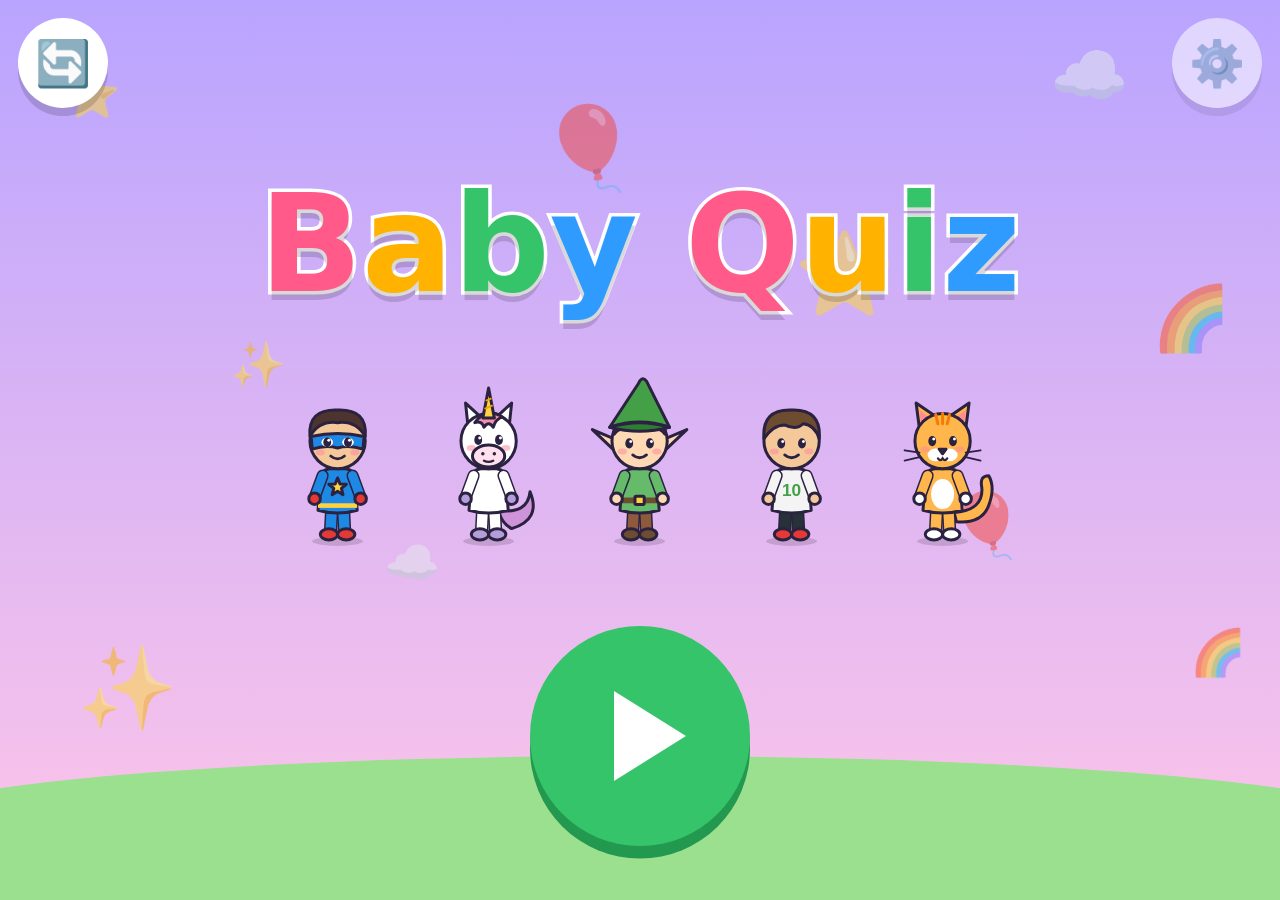
==== commit 5c56f346: "Botón de actualizar con aviso (globito rojo) cuando hay una versión nueva; la versión pasa a js/vers" ====
--- a/index.html
+++ b/index.html
@@ -16,6 +16,7 @@
   <div id="app"></div>
 
   <!-- Núcleo -->
+  <script src="js/version.js"></script>
   <script src="js/util.js"></script>
   <script src="js/storage.js"></script>
   <script src="js/audio.js"></script>
@@ -47,6 +48,7 @@
   <script src="js/libres.js"></script>
   <script src="js/maze.js"></script>
   <script src="js/hockey.js"></script>
+  <script src="js/update.js"></script>
   <script src="js/game.js"></script>
 </body>
 </html>
--- a/css/styles.css
+++ b/css/styles.css
@@ -1781,6 +1781,32 @@
   opacity: .85;
 }
 .ah-face .avatar { position: absolute; left: calc(50% - .4em); top: calc(50% - .28em); }
+/* Elegir dificultad antes del partido */
+.ah-levels {
+  position: absolute;
+  inset: 0;
+  z-index: 7;
+  display: flex;
+  align-items: center;
+  justify-content: center;
+  gap: 3vmin;
+  background: rgba(13, 71, 161, .45);
+}
+.ah-level {
+  display: flex;
+  flex-direction: column;
+  align-items: center;
+  gap: 1vmin;
+  width: clamp(84px, 26vmin, 190px);
+  padding: 3vmin 1vmin;
+  border-radius: 5vmin;
+  background: #fff;
+  box-shadow: 0 1.2vmin 0 rgba(0, 0, 0, .25);
+  font-size: clamp(40px, 13vmin, 96px);
+}
+.ah-level-name { font-size: clamp(14px, 3.6vmin, 28px); font-weight: 900; color: #0d47a1; }
+.ah-level.default { box-shadow: 0 0 0 1vmin var(--gold), 0 1.2vmin 0 rgba(0, 0, 0, .25); animation: pulse 1s ease-in-out infinite; }
+.ah-level:active { translate: 0 .8vmin; }
 .ah-hand { z-index: 5; }
 .hockey .sport-flash { z-index: 6; align-items: center; padding: 0; font-size: clamp(34px, 15vmin, 110px); }
 
@@ -2102,3 +2128,34 @@
 @media (prefers-reduced-motion: reduce) {
   .decor, .logo-l, .parade-item, .anim-float, .anim-bounce, .anim-sway, .party-rays { animation: none; }
 }
+
+/* ---------- Actualizar ---------- */
+
+.update-btn { position: relative; }
+.update-badge {
+  display: none;
+  position: absolute;
+  top: -12%;
+  right: -12%;
+  width: 46%;
+  aspect-ratio: 1;
+  border-radius: 50%;
+  background: #e53935;
+  border: .5vmin solid #fff;
+  color: #fff;
+  font-family: system-ui, sans-serif;
+  font-weight: 900;
+  font-size: calc(var(--s) * .3);
+  line-height: 1;
+  place-items: center;
+  box-shadow: 0 .4vmin .8vmin rgba(0, 0, 0, .3);
+}
+.update-btn.has-news .update-badge { display: grid; animation: pulse .8s ease-in-out infinite; }
+.update-btn.has-news { animation: sway 1.6s ease-in-out infinite; }
+.update-panel { text-align: center; }
+.update-icon { font-size: 44px; line-height: 1; margin-bottom: 6px; }
+.update-text { margin: 6px 0 0; }
+.update-bar { height: 12px; margin-top: 14px; border-radius: 99px; background: #e8e3f5; overflow: hidden; }
+.update-bar span { display: block; height: 100%; width: 0; border-radius: 99px; background: var(--accent); transition: width .2s; }
+.update-panel .row { justify-content: center; }
+.update-panel button[disabled] { opacity: .5; }
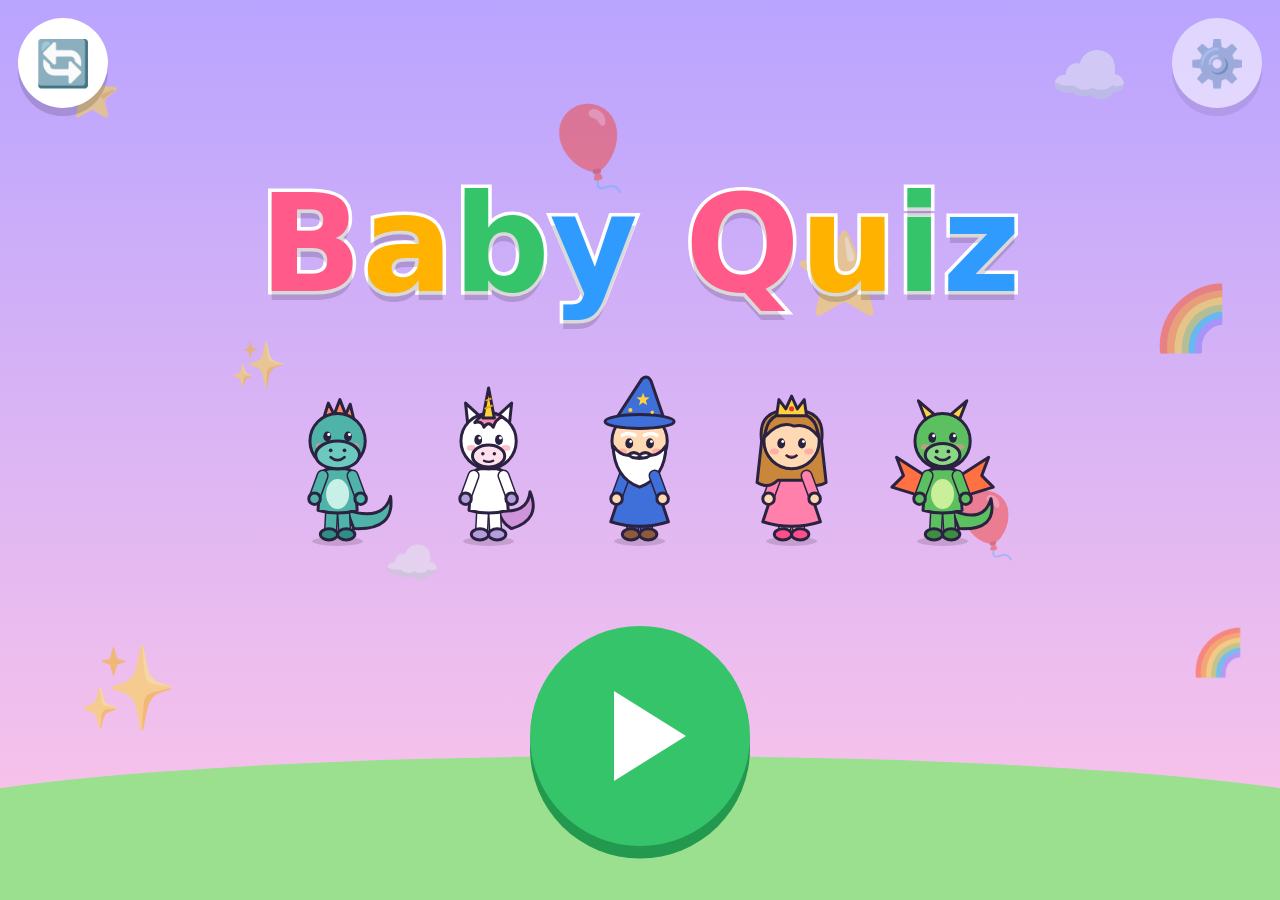
==== commit ff8f9e10: "Básquet: 5 tiros al aro arrastrando el dedo (gana con 3) Co-Authored-By: Claude Opus 5.5 <noreply@an" ====
--- a/index.html
+++ b/index.html
@@ -48,6 +48,7 @@
   <script src="js/libres.js"></script>
   <script src="js/maze.js"></script>
   <script src="js/hockey.js"></script>
+  <script src="js/basket.js"></script>
   <script src="js/update.js"></script>
   <script src="js/game.js"></script>
 </body>
--- a/css/styles.css
+++ b/css/styles.css
@@ -1756,6 +1756,35 @@
   0%, 33%, 66%, 100% { translate: 0 0; }
   16%, 50%, 83% { translate: 0 -3.5vmin; }
 }
+
+/* ---------- Básquet ---------- */
+
+.game-pill.basket { background: linear-gradient(160deg, #ff8f2b, #bf360c); }
+.basket { gap: 1.5vmin; }
+.bk-court {
+  position: relative;
+  flex: 1;
+  min-height: 0;
+  width: 100%;
+  max-width: 125vh;
+  align-self: center;
+  container-type: size;
+  isolation: isolate; /* los carteles de adentro no tapan la pantalla final */
+  border-radius: 3vmin;
+  overflow: hidden;
+  box-shadow: 0 1vmin 0 rgba(0, 0, 0, .25);
+  touch-action: none;
+  -webkit-user-select: none;
+  user-select: none;
+}
+.bk-canvas { position: absolute; inset: 0; display: block; width: 100%; height: 100%; pointer-events: none; }
+.bk-trail { z-index: 2; }
+.bk-hero { position: absolute; left: 3%; bottom: 3%; font-size: clamp(60px, 26cqmin, 190px); line-height: 1; pointer-events: none; z-index: 1; }
+.bk-hand { z-index: 3; }
+.basket .sport-flash { z-index: 4; align-items: center; padding: 0; font-size: clamp(34px, 15cqmin, 110px); }
+/* Marcador: pelota de básquet si entró, cruz si no */
+.bk-score .pen-slot.goal::before { content: '🏀'; }
+.bk-score .pen-slot.saved::before { content: '✖️'; }
 
 /* ---------- Air hockey ---------- */
 
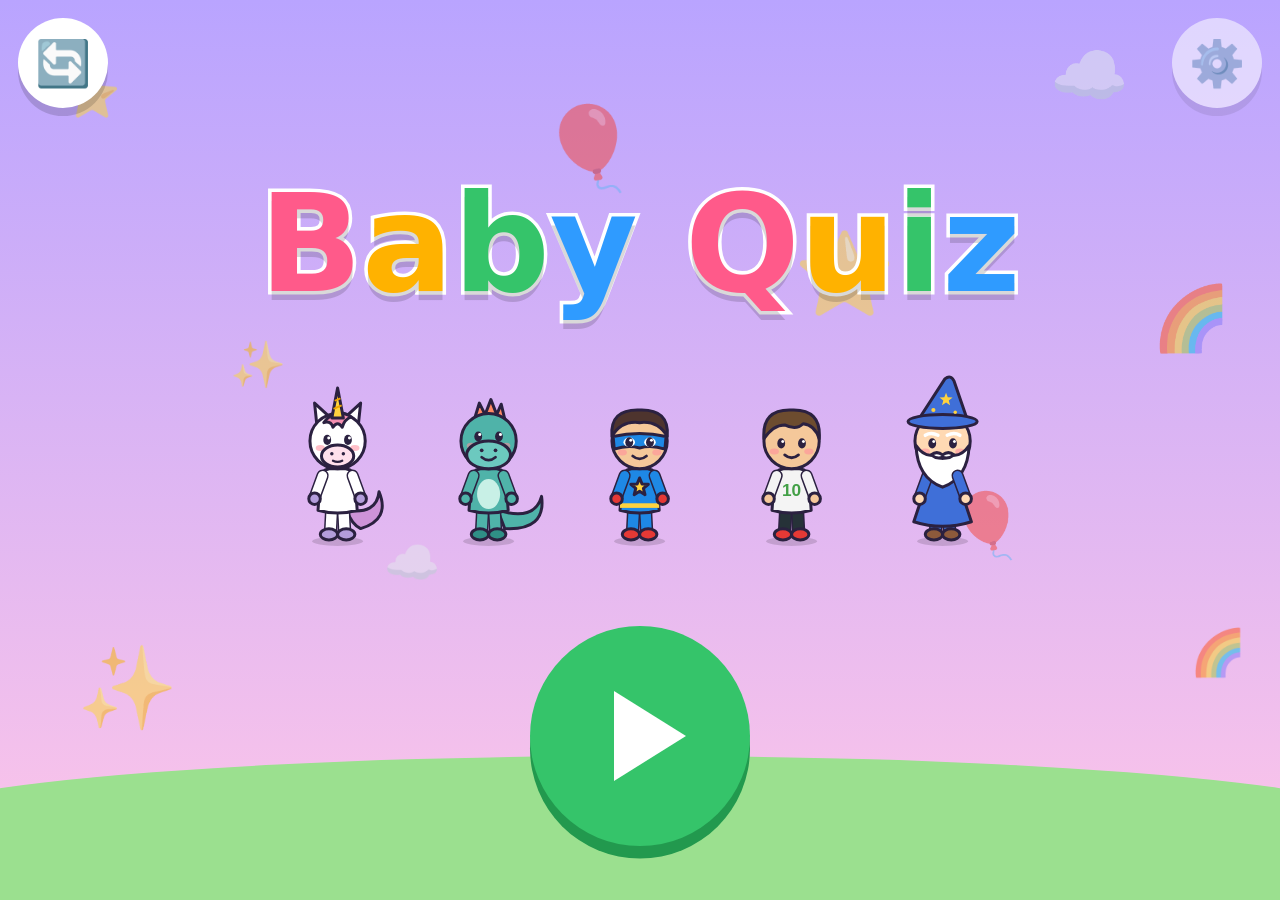
==== commit 5623eafe: "Buscá a tu personaje (escenas al azar, cada 3 encontrados un partido ganado); básquet con el aro más" ====
--- a/index.html
+++ b/index.html
@@ -49,6 +49,7 @@
   <script src="js/maze.js"></script>
   <script src="js/hockey.js"></script>
   <script src="js/basket.js"></script>
+  <script src="js/buscar.js"></script>
   <script src="js/update.js"></script>
   <script src="js/game.js"></script>
 </body>
--- a/css/styles.css
+++ b/css/styles.css
@@ -1756,6 +1756,50 @@
   0%, 33%, 66%, 100% { translate: 0 0; }
   16%, 50%, 83% { translate: 0 -3.5vmin; }
 }
+
+/* ---------- Buscá a tu personaje ---------- */
+
+.game-pill.buscar { background: linear-gradient(160deg, #26a69a, #00695c); }
+.buscar { gap: 1.5vmin; }
+.bs-top { display: flex; align-items: center; gap: 2.5vmin; }
+.bs-wanted {
+  display: inline-flex;
+  align-items: center;
+  gap: 1vmin;
+  padding: .5vmin 2vmin .5vmin 1.6vmin;
+  border-radius: 99px;
+  background: #fff;
+  box-shadow: 0 0 0 .7vmin var(--gold), 0 1vmin 0 rgba(0, 0, 0, .15);
+  font-size: clamp(20px, 5vmin, 40px);
+}
+.bs-wanted-face { font-size: clamp(34px, 9vmin, 70px); line-height: 1; }
+.bs-wanted:active { translate: 0 .5vmin; }
+.bs-score .pen-slot.goal::before { content: '⭐'; }
+.bs-stage {
+  position: relative;
+  flex: 1;
+  min-height: 0;
+  isolation: isolate; /* los z-index de adentro no tapan la pantalla final */
+  border-radius: 3vmin;
+  overflow: hidden;
+  box-shadow: 0 1vmin 0 rgba(0, 0, 0, .25);
+  touch-action: none;
+  -webkit-user-select: none;
+  user-select: none;
+}
+.bs-scene { position: absolute; inset: 0; }
+.bs-decor { position: absolute; line-height: 1; pointer-events: none; opacity: .9; }
+.bs-person { position: absolute; translate: -50% -96%; line-height: 1; transform-origin: 50% 92%; }
+/* Todos quietos: si no, el que se mueve se delata (y son muchos para animar) */
+.bs-person .pp *, .bs-person .pp { animation: none !important; }
+.bs-person.flip .avatar { transform: scaleX(-1); }
+.bs-person.nope { animation: shake .4s; }
+.bs-person.hint { animation: bs-hint 1s ease-in-out infinite; }
+.bs-person.found { z-index: 500 !important; animation: bs-found 1.6s ease-out forwards; }
+.bs-scene.done .bs-person:not(.found), .bs-scene.done .bs-decor { opacity: .35; transition: opacity .3s; }
+.buscar .sport-flash { z-index: 600; align-items: flex-start; padding: 4cqmin 0 0; font-size: clamp(30px, 13vmin, 100px); }
+@keyframes bs-hint { 50% { transform: translateY(-6%) rotate(4deg); } }
+@keyframes bs-found { 25% { transform: scale(1.7); } 45% { transform: scale(1.5) rotate(-8deg); } 65% { transform: scale(1.5) rotate(8deg); } to { transform: scale(1.5); } }
 
 /* ---------- Básquet ---------- */
 
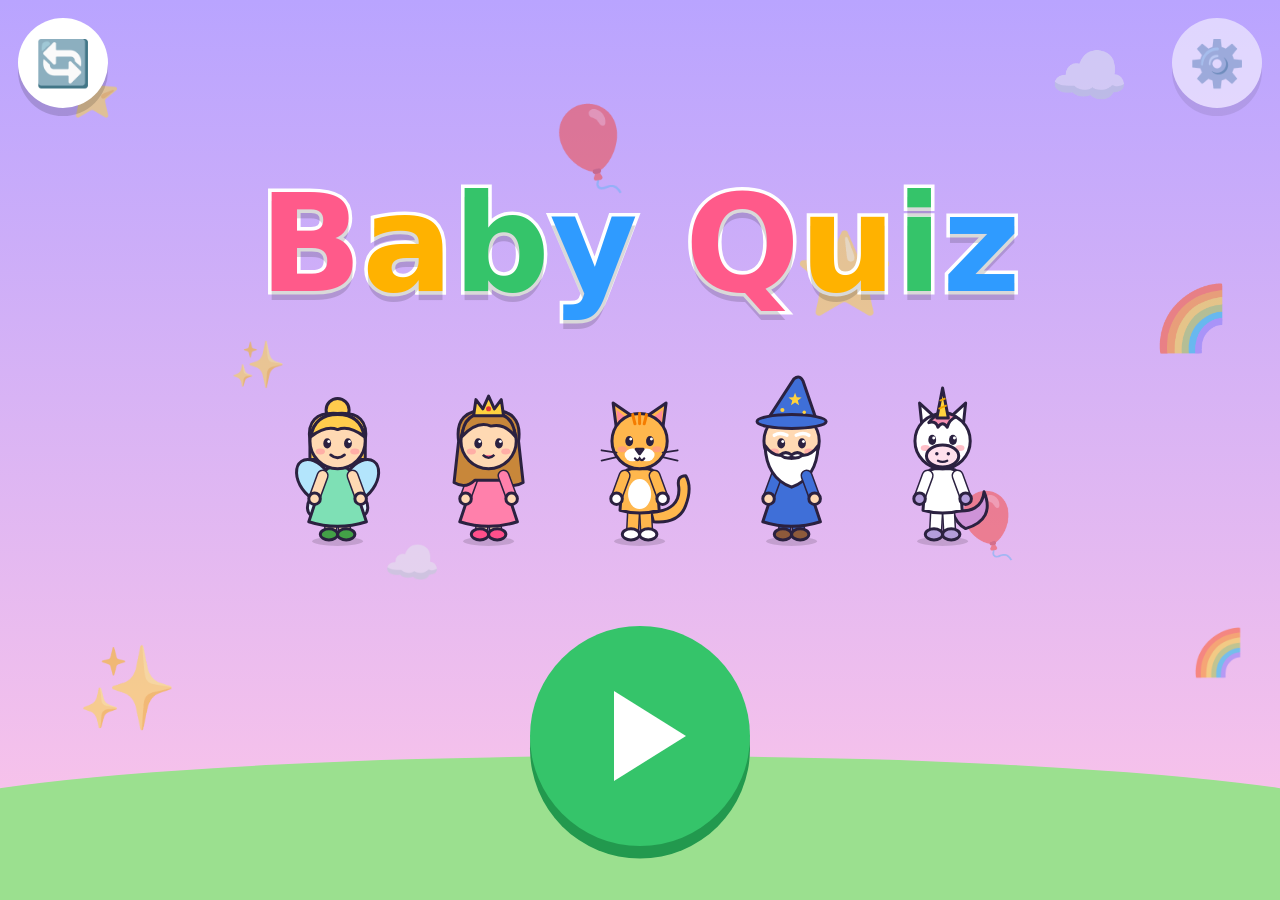
==== commit 66a4b4da: "Tatetí con fichas que se mueven (a 2 rondas, rival fácil); hockey fácil más fácil; aro de básquet má" ====
--- a/index.html
+++ b/index.html
@@ -50,6 +50,7 @@
   <script src="js/hockey.js"></script>
   <script src="js/basket.js"></script>
   <script src="js/buscar.js"></script>
+  <script src="js/tateti.js"></script>
   <script src="js/update.js"></script>
   <script src="js/game.js"></script>
 </body>
--- a/css/styles.css
+++ b/css/styles.css
@@ -1756,6 +1756,62 @@
   0%, 33%, 66%, 100% { translate: 0 0; }
   16%, 50%, 83% { translate: 0 -3.5vmin; }
 }
+
+/* ---------- Tatetí ---------- */
+
+.game-pill.tateti { background: linear-gradient(160deg, #7e57c2, #4527a0); }
+.tateti { gap: 1.5vmin; }
+.tt-body { flex: 1; min-height: 0; display: flex; flex-direction: column; align-items: center; justify-content: center; gap: 2vmin; }
+@media (orientation: landscape) { .tt-body { flex-direction: row; gap: 4vmin; } }
+.tt-wrap { position: relative; flex: none; width: min(92vw, 62vh, 620px); aspect-ratio: 1; container-type: size; }
+@media (orientation: landscape) { .tt-wrap { width: min(60vw, 78vh, 620px); } }
+.tt-board {
+  width: 100%;
+  height: 100%;
+  display: grid;
+  grid-template: repeat(3, 1fr) / repeat(3, 1fr);
+  gap: 2.4cqmin;
+  padding: 2.4cqmin;
+  border-radius: 6cqmin;
+  background: #4527a0;
+  box-shadow: 0 2cqmin 0 rgba(0, 0, 0, .25);
+}
+.tt-cell {
+  position: relative;
+  border-radius: 4cqmin;
+  background: #ede7f6;
+  display: grid;
+  place-items: center;
+  font-size: 21cqmin;
+  transition: background .2s, box-shadow .2s;
+}
+/* Lugares donde puede jugar: laten suave */
+.tt-board.my-turn .tt-cell.open { background: #fff; box-shadow: inset 0 0 0 1.2cqmin #c5e1a5; animation: pulse 1.2s ease-in-out infinite; }
+.tt-cell.me { background: #c8e6c9; }
+.tt-cell.rival { background: #ffccbc; }
+/* Fichas propias que se pueden mover, y la elegida */
+.tt-board.my-turn .tt-cell.mine-turn { box-shadow: inset 0 0 0 1.2cqmin #66bb6a; }
+.tt-cell.picked { background: #fff59d; box-shadow: inset 0 0 0 1.6cqmin var(--gold); }
+.tt-cell.picked .tt-piece { animation: bob .6s ease-in-out infinite; }
+.tt-cell.win { background: #ffe082; animation: pulse .6s ease-in-out infinite; }
+.tt-cell.nope { animation: shake .4s; }
+/* Pista: acá hacés tatetí */
+.tt-cell.hint { box-shadow: inset 0 0 0 1.8cqmin var(--gold), 0 0 4cqmin var(--gold) !important; animation: pulse .6s ease-in-out infinite !important; }
+.tt-piece { line-height: 1; pointer-events: none; display: grid; place-items: center; }
+.tt-piece.pop { animation: popin .3s ease-out; }
+/* Fichas que todavía no se pusieron */
+.tt-tray {
+  flex: none;
+  display: flex;
+  justify-content: center;
+  gap: 2vmin;
+  min-height: clamp(44px, 11vmin, 90px);
+  min-width: clamp(44px, 11vmin, 90px);
+  font-size: clamp(40px, 10vmin, 84px);
+}
+@media (orientation: landscape) { .tt-tray { flex-direction: column; } }
+.tt-tray .tt-piece { opacity: .85; }
+.tateti .sport-flash { z-index: 5; align-items: center; padding: 0; font-size: clamp(30px, 15cqmin, 100px); }
 
 /* ---------- Buscá a tu personaje ---------- */
 
@@ -2019,37 +2075,54 @@
 .mz-hero {
   font-size: calc(100cqw / var(--cols) * .78);
   z-index: 2;
-  transition: left .16s ease-out, top .16s ease-out;
 }
 .mz-hero.flip .avatar { transform: scaleX(-1); }
 .mz-board.won .mz-hero { z-index: 4; }
-.mz-pad {
+/* Palanca analógica: base redonda con cuatro flechitas y la perilla que sigue al dedo */
+.mz-stick {
+  position: relative;
   flex: none;
-  display: grid;
-  grid-template: "a up b" 1fr "left c right" 1fr "d down e" 1fr / 1fr 1fr 1fr;
-  gap: 1vmin;
   width: clamp(150px, 40vmin, 300px);
   aspect-ratio: 1;
+  border-radius: 50%;
+  background: radial-gradient(circle, rgba(255, 255, 255, .55) 0 58%, rgba(255, 255, 255, .9) 59% 100%);
+  box-shadow: 0 1.2vmin 0 rgba(0, 0, 0, .25), inset 0 0 0 1vmin rgba(69, 39, 160, .25);
   touch-action: none;
   -webkit-user-select: none;
   user-select: none;
 }
-@media (orientation: portrait) { .mz-pad { width: clamp(150px, min(58vw, 30vh), 300px); } }
-.mz-arrow {
-  border-radius: 26%;
-  background: #fff;
-  box-shadow: 0 1.1vmin 0 rgba(0, 0, 0, .25);
-  display: grid;
-  place-items: center;
-  font-size: clamp(30px, 9vmin, 70px);
-  touch-action: none;
-}
-.mz-arrow.up { grid-area: up; }
-.mz-arrow.down { grid-area: down; }
-.mz-arrow.left { grid-area: left; }
-.mz-arrow.right { grid-area: right; }
-.mz-arrow:active { translate: 0 .8vmin; box-shadow: 0 .3vmin 0 rgba(0, 0, 0, .25); background: #ffe9a8; }
-.mz-arrow .emoji { pointer-events: none; }
+@media (orientation: portrait) { .mz-stick { width: clamp(150px, min(58vw, 30vh), 300px); } }
+.mz-stick-arrow {
+  position: absolute;
+  left: 50%;
+  top: 50%;
+  width: 0;
+  height: 0;
+  border: 2.2vmin solid transparent;
+  border-bottom-color: rgba(69, 39, 160, .45);
+  border-top-width: 0;
+  pointer-events: none;
+}
+.mz-stick-arrow.up { translate: -50% calc(-50% - var(--r)); }
+.mz-stick-arrow.down { translate: -50% calc(-50% + var(--r)); rotate: 180deg; }
+.mz-stick-arrow.left { translate: calc(-50% - var(--r)) -50%; rotate: -90deg; }
+.mz-stick-arrow.right { translate: calc(-50% + var(--r)) -50%; rotate: 90deg; }
+.mz-stick { --r: clamp(56px, 15.5vmin, 116px); }
+@media (orientation: portrait) { .mz-stick { --r: clamp(56px, min(22vw, 11.5vh), 116px); } }
+.mz-knob {
+  position: absolute;
+  left: 50%;
+  top: 50%;
+  width: 44%;
+  aspect-ratio: 1;
+  margin: -22% 0 0 -22%;
+  border-radius: 50%;
+  background: radial-gradient(circle at 35% 30%, #b39ddb, #5e35b1 70%);
+  box-shadow: 0 1vmin 0 #311b92, 0 1.6vmin 2vmin rgba(0, 0, 0, .3);
+  pointer-events: none;
+  transition: translate .12s ease-out;
+}
+.mz-stick.on .mz-knob { transition: none; box-shadow: 0 .4vmin 0 #311b92, 0 .8vmin 1vmin rgba(0, 0, 0, .3); }
 @keyframes mz-roar { 30% { scale: 1.5; rotate: -8deg; } 60% { scale: 1.4; rotate: 8deg; } }
 @keyframes mz-taken { to { translate: -50% -180%; scale: 1.6; opacity: 0; } }
 @keyframes mz-open { to { scale: .2; rotate: 90deg; opacity: 0; } }
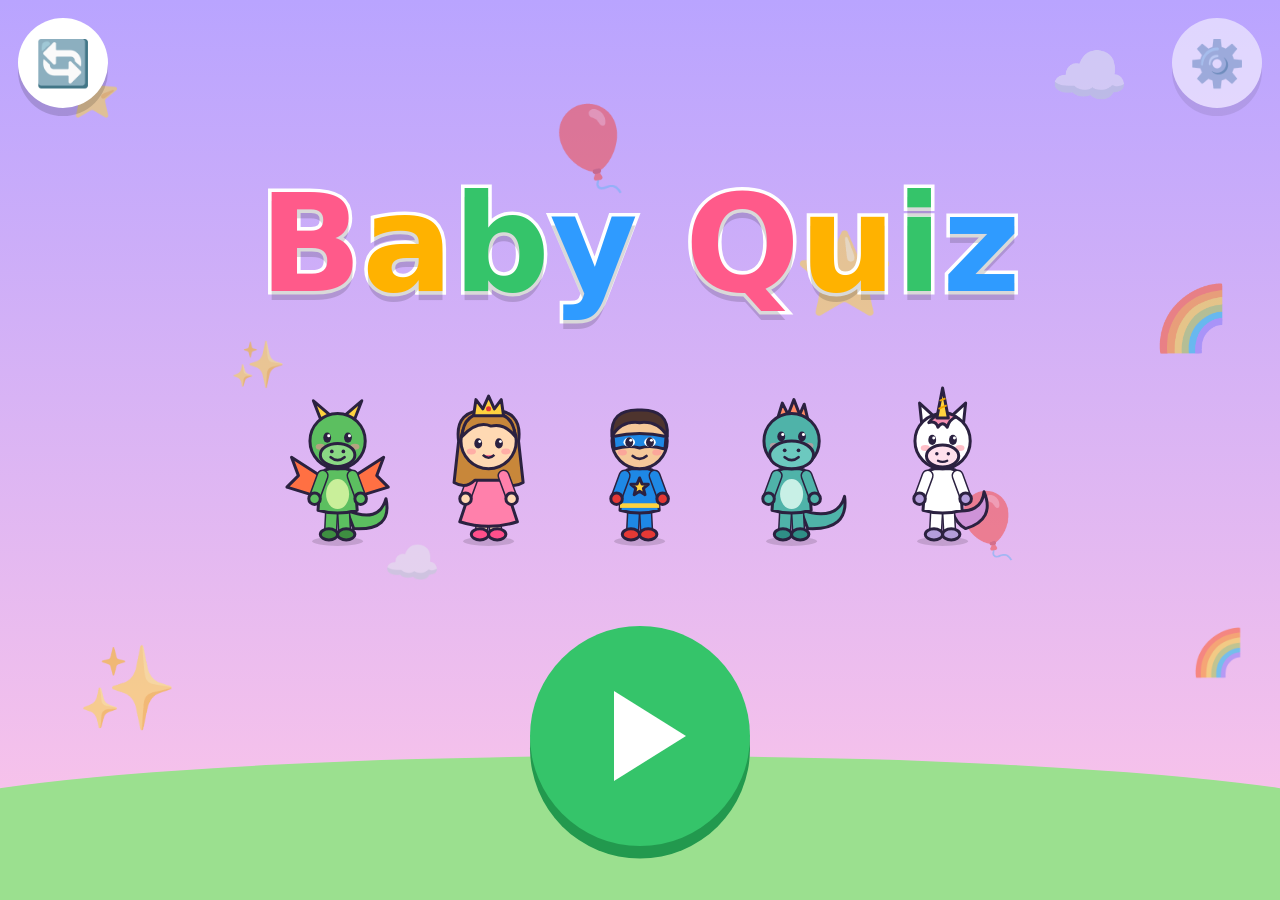
==== commit 38c36f80: "Rampa de puntos (skee-ball): 5 pelotas, gana con 10.000 Co-Authored-By: Claude Opus 5.5 <noreply@ant" ====
--- a/index.html
+++ b/index.html
@@ -51,6 +51,7 @@
   <script src="js/basket.js"></script>
   <script src="js/buscar.js"></script>
   <script src="js/tateti.js"></script>
+  <script src="js/rampa.js"></script>
   <script src="js/update.js"></script>
   <script src="js/game.js"></script>
 </body>
--- a/css/styles.css
+++ b/css/styles.css
@@ -1756,6 +1756,57 @@
   0%, 33%, 66%, 100% { translate: 0 0; }
   16%, 50%, 83% { translate: 0 -3.5vmin; }
 }
+
+/* ---------- Rampa de puntos (skee-ball) ---------- */
+
+.game-pill.rampa { background: linear-gradient(160deg, #5c6bc0, #1a237e); }
+.rampa { gap: 1.5vmin; }
+.rp-top { display: flex; align-items: center; gap: 2.5vmin; }
+.rp-total-box {
+  display: inline-flex;
+  align-items: center;
+  gap: 1vmin;
+  min-width: 4.6em;
+  justify-content: center;
+  padding: .15em .7em;
+  border-radius: 99px;
+  background: rgba(255, 255, 255, .95);
+  font-size: clamp(18px, 5vmin, 40px);
+  font-weight: 900;
+  font-variant-numeric: tabular-nums;
+  box-shadow: 0 .8vmin 0 rgba(0, 0, 0, .15);
+}
+.rp-total-box.bump { animation: pop .4s; }
+.rp-balls { display: flex; gap: 1vmin; }
+.rp-ball {
+  width: clamp(14px, 3.6vmin, 28px);
+  aspect-ratio: 1;
+  border-radius: 50%;
+  background: radial-gradient(circle at 35% 30%, #fff3e0, #d7a86e);
+  border: .4vmin solid #6d4c2f;
+}
+.rp-ball.used { opacity: .25; }
+.rp-court {
+  position: relative;
+  flex: 1;
+  min-height: 0;
+  width: 100%;
+  max-width: 110vh;
+  align-self: center;
+  container-type: size;
+  isolation: isolate; /* los carteles de adentro no tapan la pantalla final */
+  border-radius: 3vmin;
+  overflow: hidden;
+  box-shadow: 0 1vmin 0 rgba(0, 0, 0, .25);
+  touch-action: none;
+  -webkit-user-select: none;
+  user-select: none;
+}
+.rp-canvas { position: absolute; inset: 0; display: block; width: 100%; height: 100%; pointer-events: none; }
+.rp-trail { z-index: 2; }
+.rp-hero { position: absolute; left: 2%; bottom: 2%; font-size: clamp(54px, 22cqmin, 170px); line-height: 1; pointer-events: none; z-index: 1; }
+.rp-hand { z-index: 3; }
+.rampa .sport-flash { z-index: 4; align-items: center; padding: 0; font-size: clamp(34px, 16cqmin, 120px); }
 
 /* ---------- Tatetí ---------- */
 
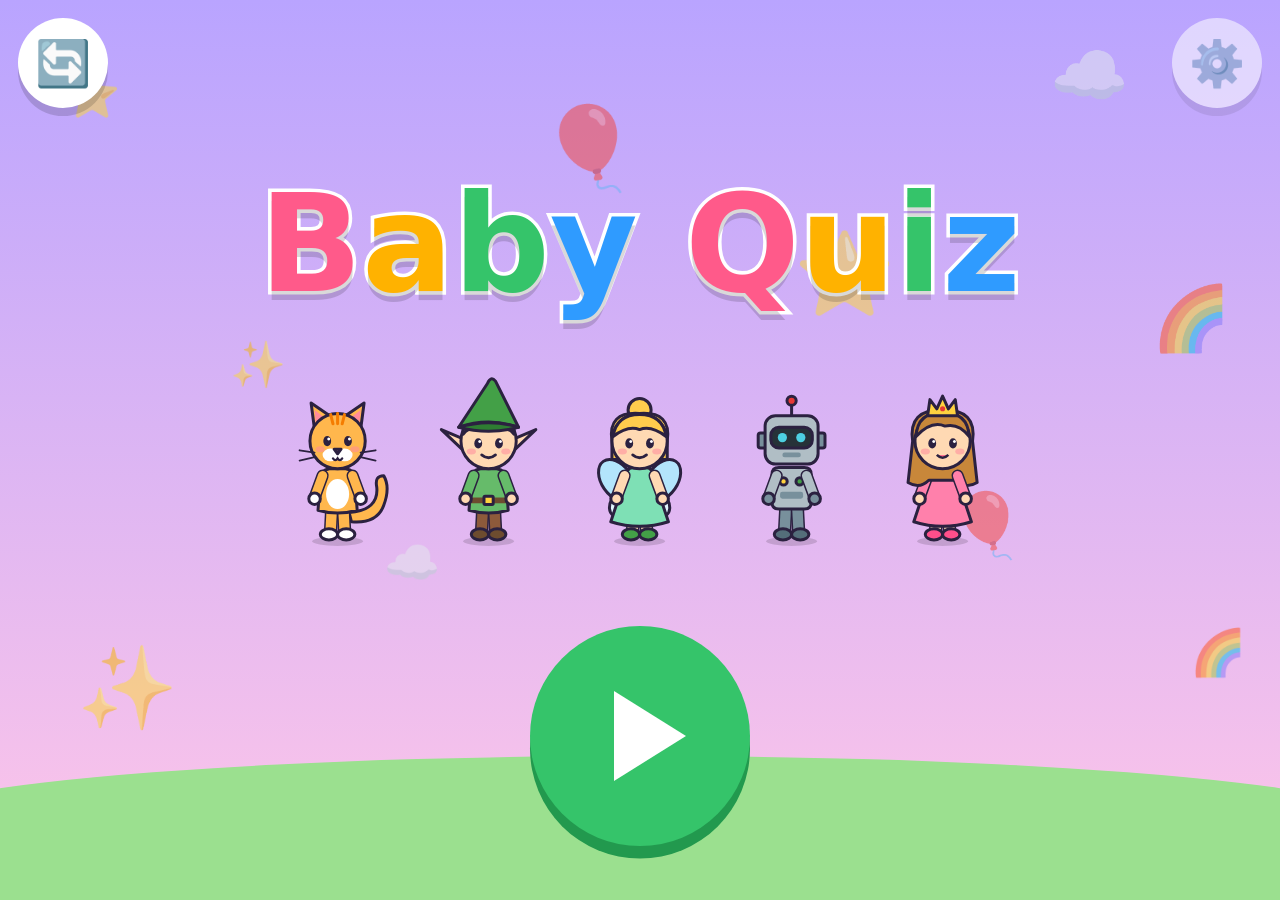
==== commit 91b605b0: "20 trofeos nuevos (hasta 400), 4 camisetas con estilo de juguetes y carrera a caballo saltando obstá" ====
--- a/index.html
+++ b/index.html
@@ -52,6 +52,7 @@
   <script src="js/buscar.js"></script>
   <script src="js/tateti.js"></script>
   <script src="js/rampa.js"></script>
+  <script src="js/carrera.js"></script>
   <script src="js/update.js"></script>
   <script src="js/game.js"></script>
 </body>
--- a/css/styles.css
+++ b/css/styles.css
@@ -1756,6 +1756,35 @@
   0%, 33%, 66%, 100% { translate: 0 0; }
   16%, 50%, 83% { translate: 0 -3.5vmin; }
 }
+
+/* ---------- Carrera a caballo ---------- */
+
+.game-pill.carrera { background: linear-gradient(160deg, #ff9800, #a1683a); }
+.carrera { gap: 1.5vmin; }
+.cr-top { display: flex; align-items: center; gap: 2.5vmin; }
+.cr-hearts { display: flex; gap: .6vmin; font-size: clamp(18px, 5vmin, 38px); }
+.cr-heart.lost { filter: grayscale(1); opacity: .3; animation: shake .4s; }
+.cr-track { position: relative; width: clamp(110px, 34vmin, 280px); height: clamp(26px, 6vmin, 44px); }
+.cr-track-line { position: absolute; left: 0; right: 8%; top: 50%; height: .8vmin; min-height: 4px; translate: 0 -50%; border-radius: 99px; background: rgba(255, 255, 255, .85); }
+.cr-marker { position: absolute; top: 50%; left: 0; translate: -50% -55%; font-size: clamp(18px, 5vmin, 36px); transition: left .2s linear; }
+.cr-goal { position: absolute; right: -4%; top: 50%; translate: 0 -55%; font-size: clamp(18px, 5vmin, 36px); }
+.cr-stage {
+  position: relative;
+  flex: 1;
+  min-height: 0;
+  isolation: isolate; /* los carteles de adentro no tapan la pantalla final */
+  border-radius: 3vmin;
+  overflow: hidden;
+  box-shadow: 0 1vmin 0 rgba(0, 0, 0, .25);
+  touch-action: none;
+  -webkit-user-select: none;
+  user-select: none;
+}
+.cr-canvas { position: absolute; inset: 0; display: block; width: 100%; height: 100%; }
+/* El jinete: sentado en la montura (los pies le quedan a los costados del caballo) */
+.cr-rider { position: absolute; translate: -50% -86%; line-height: 1; pointer-events: none; z-index: 1; }
+.cr-hand { z-index: 3; }
+.carrera .sport-flash { z-index: 4; align-items: center; padding: 0; font-size: clamp(34px, 14vmin, 110px); }
 
 /* ---------- Rampa de puntos (skee-ball) ---------- */
 
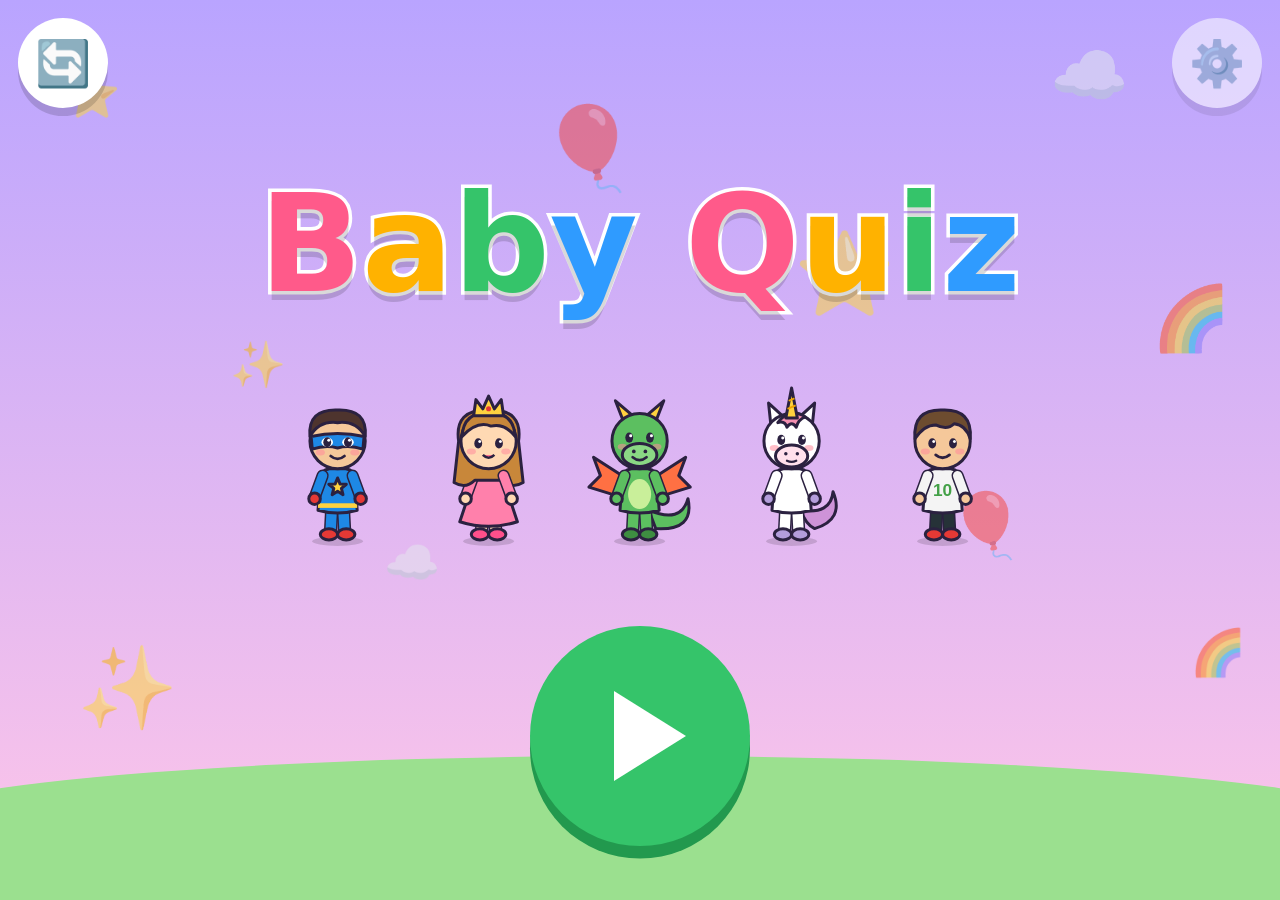
==== commit d84a12cf: "Corta frutas (hasta la bomba o 30 segundos) y caballo de la carrera más chico Co-Authored-By: Claude" ====
--- a/index.html
+++ b/index.html
@@ -53,6 +53,7 @@
   <script src="js/tateti.js"></script>
   <script src="js/rampa.js"></script>
   <script src="js/carrera.js"></script>
+  <script src="js/frutas.js"></script>
   <script src="js/update.js"></script>
   <script src="js/game.js"></script>
 </body>
--- a/css/styles.css
+++ b/css/styles.css
@@ -2385,3 +2385,90 @@
 .update-bar span { display: block; height: 100%; width: 0; border-radius: 99px; background: var(--accent); transition: width .2s; }
 .update-panel .row { justify-content: center; }
 .update-panel button[disabled] { opacity: .5; }
+
+/* ---------- Pantalla de juegos ---------- */
+
+.game-pill.juegos { background: linear-gradient(160deg, #ff5a8a, #7b2ff7); font-size: clamp(19px, 5vmin, 38px); padding: .4em 1.3em; }
+.games { gap: 2vmin; }
+.games-grid {
+  flex: 1;
+  min-height: 0;
+  overflow-y: auto;
+  display: grid;
+  grid-template-columns: repeat(auto-fill, minmax(clamp(92px, 21vmin, 170px), 1fr));
+  gap: 2.4vmin;
+  align-content: start;
+  padding: 1.5vmin 1.5vmin max(4vmin, env(safe-area-inset-bottom));
+  -webkit-overflow-scrolling: touch;
+}
+.game-pill.game-tile {
+  aspect-ratio: 1;
+  padding: 1.5vmin;
+  border-radius: 4vmin;
+  display: flex;
+  flex-direction: column;
+  align-items: center;
+  justify-content: center;
+  gap: 1vmin;
+  box-shadow: 0 1.2vmin 0 rgba(0, 0, 0, .25);
+}
+.game-tile-icon { font-size: clamp(34px, 9vmin, 76px); line-height: 1.05; letter-spacing: -.08em; white-space: nowrap; }
+.game-tile-icon.small { font-size: clamp(22px, 5.6vmin, 46px); }
+.game-tile-name { font-size: clamp(12px, 2.9vmin, 22px); line-height: 1.1; text-align: center; text-shadow: 0 .3vmin 0 rgba(0, 0, 0, .25); }
+.game-pill.game-tile:active { translate: 0 .8vmin; box-shadow: 0 .4vmin 0 rgba(0, 0, 0, .25); }
+/* Margen abajo en el mapa: con bordes redondeados o barra de gestos, los botones no quedan tapados */
+.screen.worlds { padding-bottom: max(4.5vmin, calc(env(safe-area-inset-bottom) + 2vmin)); }
+
+/* ---------- Corta frutas ---------- */
+
+.game-pill.frutas { background: linear-gradient(160deg, #ff5a6a, #8d3a1f); }
+.frutas { gap: 1.5vmin; }
+.fr-top { display: flex; align-items: center; gap: 2.5vmin; }
+.fr-box {
+  display: inline-flex;
+  align-items: center;
+  gap: 1vmin;
+  min-width: 3.4em;
+  justify-content: center;
+  padding: .15em .7em;
+  border-radius: 99px;
+  background: rgba(255, 255, 255, .95);
+  font-size: clamp(18px, 5vmin, 40px);
+  font-weight: 900;
+  font-variant-numeric: tabular-nums;
+  box-shadow: 0 .8vmin 0 rgba(0, 0, 0, .15);
+}
+.fr-box.bump { animation: pop .3s; }
+.fr-clock-box.hurry { background: #ffe1e1; color: #c62828; animation: pulse .8s ease-in-out infinite; }
+.fr-stage {
+  position: relative;
+  flex: 1;
+  min-height: 0;
+  isolation: isolate; /* los carteles de adentro no tapan la pantalla final */
+  border-radius: 3vmin;
+  overflow: hidden;
+  box-shadow: 0 1vmin 0 rgba(0, 0, 0, .25);
+  touch-action: none;
+  -webkit-user-select: none;
+  user-select: none;
+}
+.fr-canvas { position: absolute; inset: 0; display: block; width: 100%; height: 100%; }
+.frutas .sport-flash { z-index: 4; align-items: center; padding: 0; font-size: clamp(34px, 14vmin, 110px); }
+/* Elegir cómo jugar */
+.fr-modes { position: absolute; inset: 0; z-index: 5; display: flex; align-items: center; justify-content: center; gap: 4vmin; background: rgba(62, 39, 35, .5); }
+.fr-mode {
+  display: flex;
+  flex-direction: column;
+  align-items: center;
+  gap: 1.2vmin;
+  width: clamp(110px, 32vmin, 240px);
+  padding: 3vmin 1vmin;
+  border-radius: 5vmin;
+  background: #fff;
+  box-shadow: 0 0 0 1vmin var(--gold), 0 1.2vmin 0 rgba(0, 0, 0, .25);
+  font-size: clamp(46px, 15vmin, 110px);
+  animation: pulse 1.2s ease-in-out infinite;
+}
+.fr-mode:nth-child(2) { animation-delay: .6s; }
+.fr-mode-name { font-size: clamp(15px, 3.8vmin, 30px); font-weight: 900; color: #5d3a22; }
+.fr-mode:active { translate: 0 .8vmin; }
